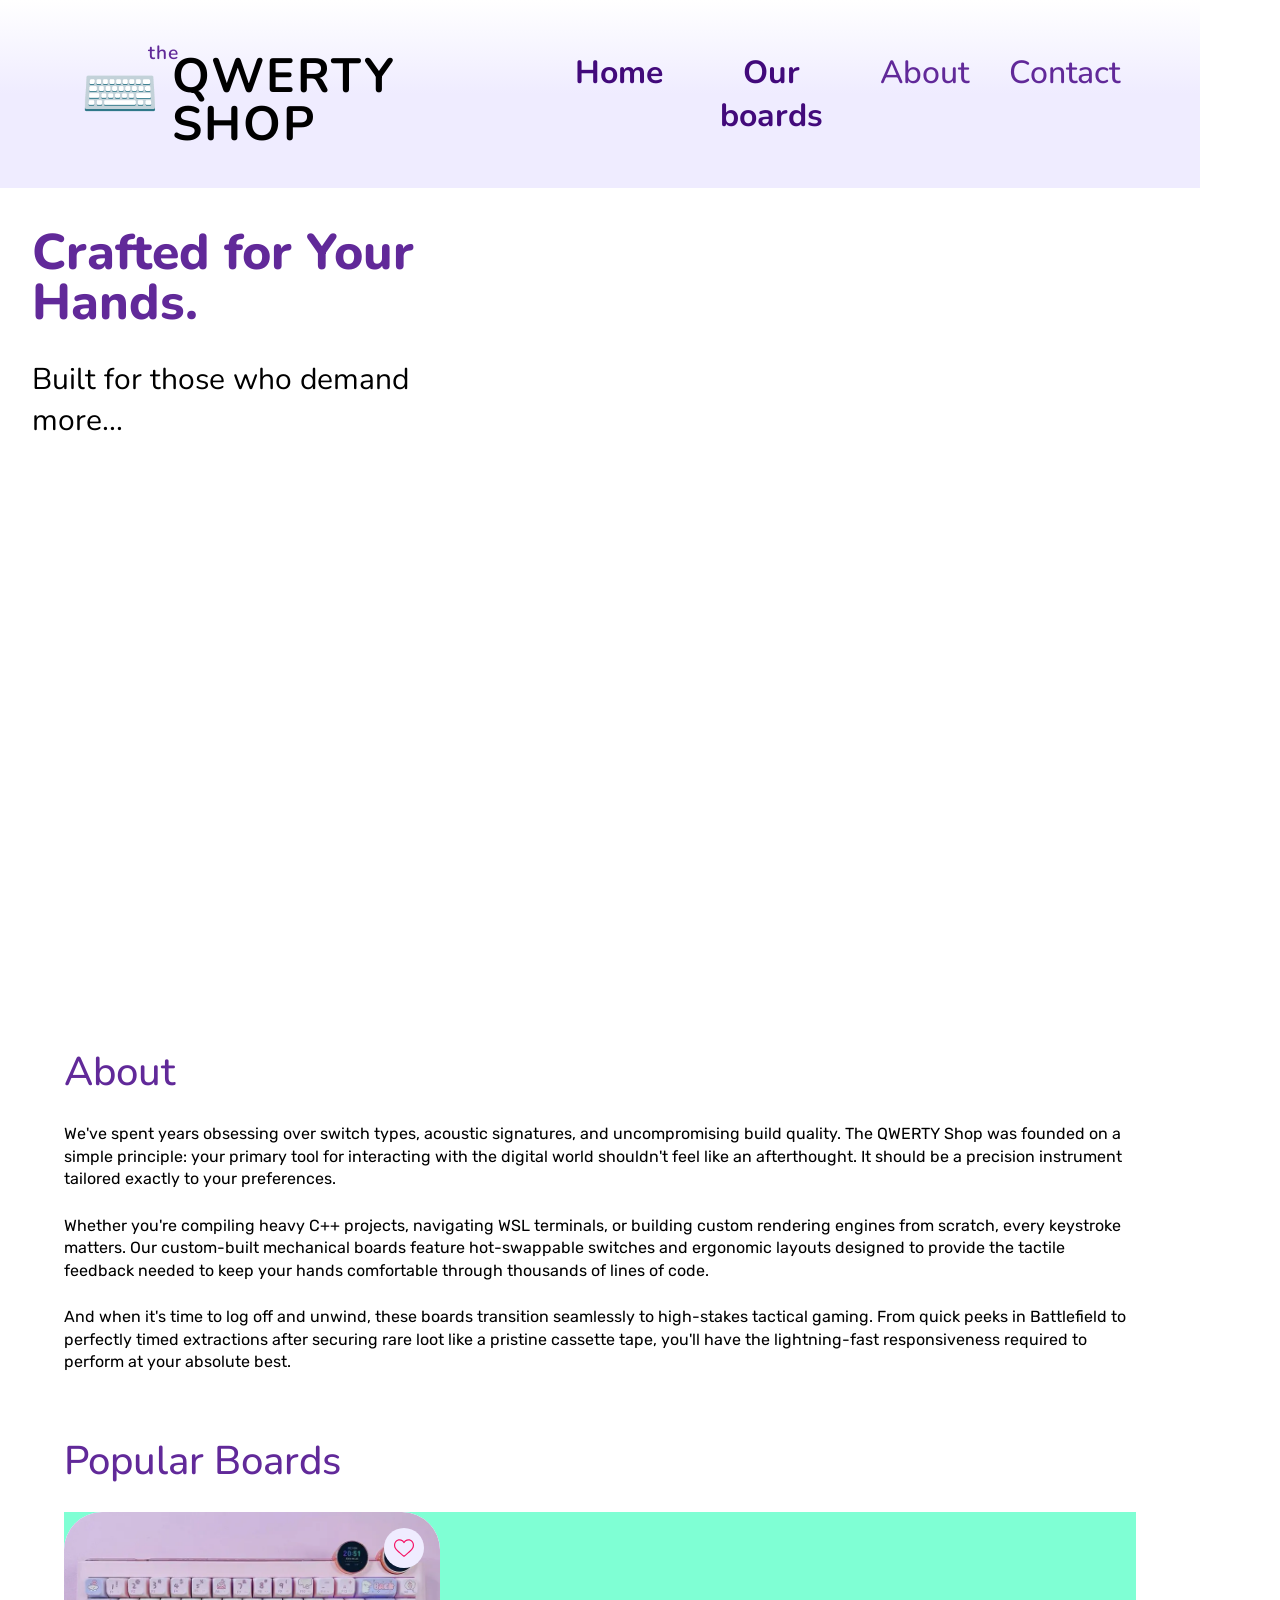
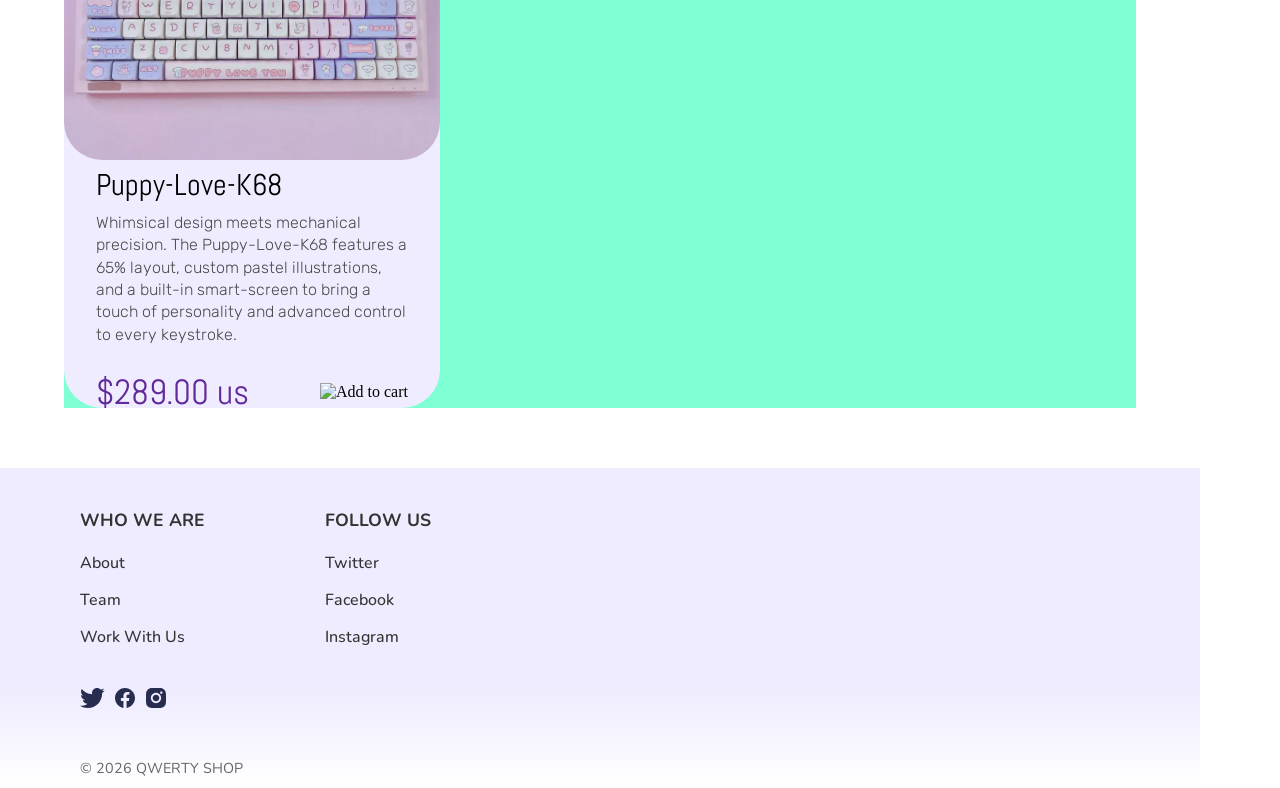
==== index.html @ 6986916f "Fixed Linkage of Pages - but not my Life problems..." ====
<!DOCTYPE html>
<html lang="en">

<head>
    <meta charset="UTF-8">
    <meta name="viewport" content="width=device-width, initial-scale=1.0">
    <title>QWERTY | Mechanical Keyboards</title>
    <link rel="stylesheet" href="CSS/stylesheet.css">
    <link rel="preconnect" href="https://fonts.googleapis.com/" />
    <link rel="preconnect" href="https://fonts.gstatic.com/" crossorigin />
    <link href="https://fonts.googleapis.com/css2?family=Nunito:wght@400;600;700&display=swap" rel="stylesheet" />
    <link href="https://fonts.googleapis.com/css2?family=Rubik:wght@300;400;500;700&display=swap" rel="stylesheet" />
    <link href="https://fonts.googleapis.com/css2?family=Abel:wght@300;400;500;700&display=swap" rel="stylesheet" />
</head>

<body>
    <header class="main-header">
        <div class="Logo">
            <span class="Logo-icon">⌨️</span>
            <div class="Logo-text-wrapper">
                <span class="Logo-the">the</span>
                <span class="Logo-text">QWERTY SHOP</span>
            </div>

        </div>
        <nav class="main-nav">
            <a href="#" class="nav-link active">Home</a>
            <a href="page2.html" class="nav-link active"> Our boards </a>
            <a href="#" class="nav-link">About</a>
            <a href="#" class="nav-link">Contact</a>
        </nav>

    </header>

    <main>
        <section class="bg-image">
            <div class="image-text-container">
                <h1 class="image-title">Crafted for Your Hands.</h1>
                <p class="image-paragraph">Built for those who demand more...</p>
            </div>
        </section>
        <section class="about-section">
            <h2>About</h2>
            <p>
                We've spent years obsessing over switch types, acoustic signatures, and uncompromising build quality.
                The QWERTY Shop was founded on a simple principle: your primary tool for interacting with the digital
                world shouldn't feel like an afterthought. It should be a precision instrument tailored exactly to your
                preferences.
            </p>
            <p>Whether you're compiling heavy C++ projects, navigating WSL terminals, or building custom rendering
                engines from scratch, every keystroke matters. Our custom-built mechanical boards feature hot-swappable
                switches and ergonomic layouts designed to provide the tactile feedback needed to keep your hands
                comfortable through thousands of lines of code.</p>
            <p>And when it's time to log off and unwind, these boards transition seamlessly to high-stakes tactical
                gaming. From quick peeks in Battlefield to perfectly timed extractions after securing rare loot like a
                pristine cassette tape, you'll have the lightning-fast responsiveness required to perform at your
                absolute best.</p>
        </section>
        <section class="catalogue-container">
            <h2>Popular Boards</h2>

            <section class="flex-box">
                <article class="board-card">
                    <div class="card-img-wrapper">
                        <div class="heart-btn">
                            <img class="heart" src="Images/heart 1.svg" alt="Add to favorites">
                        </div>
                    </div>

                    <div class="card-details">
                        <h3 class="c1-title">Puppy-Love-K68</h3>

                        <p class="c1-txt">
                            Whimsical design meets mechanical precision. The Puppy-Love-K68 features a 65% layout,
                            custom pastel illustrations, and a built-in smart-screen to bring a touch of personality
                            and advanced control to every keystroke.
                        </p>

                        <div class="card-bottom-row">
                            <span class="price1">$289.00 us</span>

                            <span class="cart-btn">
                                <img src="Images/shopping-basket 1.svg" alt="Add to cart">
                            </span>
                        </div>
                    </div>
                </article>
            </section>
        </section>
    </main>

    <footer class="main-footer">
        <div class="footer-content">
            <div class="footer-column">
                <h4 class="footer-heading">WHO WE ARE</h4>
                <a href="#" class="footer-link">About</a>
                <a href="#" class="footer-link">Team</a>
                <a href="#" class="footer-link">Work With Us</a>
            </div>
            <div class="footer-column">
                <h4 class="footer-heading">FOLLOW US</h4>
                <a href="https://twitter.com" target="_blank" class="footer-link">Twitter</a>
                <a href="https://facebook.com" target="_blank" class="footer-link">Facebook</a>
                <a href="https://instagram.com" target="_blank" class="footer-link">Instagram</a>
            </div>
        </div>
        <div class="social-logos">
            <img src="Images/ElonCuck.svg" alt="Elon_SHMUCK.com">
            <img src="Images/facebook.svg" alt="Facebook-Logo">
            <img src="Images/instoosh.svg" alt="insta-Logo">
        </div>
        <div class="footer-copyright">
            &copy; 2026 QWERTY SHOP
        </div>
    </footer>
</body>

</html>
---- CSS/stylesheet.css ----
* {
    margin: 0;
    padding: 0;
    box-sizing: border-box;
}

body {
    max-width: 1200px;
}
/*
====================HEADER_STYLES====================
*/
.main-header {
    font-family: "Nunito", sans-serif;
    display: flex;
    justify-content: space-between;
    align-items: center;
    padding: 40px 80px;
    background: linear-gradient(to top, #EFECFF 50%, #ffffff 100%);
}
.Logo {
    
    display: flex;
    align-items: center;
    gap: 10px;
    font-weight: bold;
    font-size: 4rem;
    letter-spacing: 2px;
    text-transform: uppercase;
}
.Logo-text-wrapper {
    position: relative; /* This establishes the local coordinate system */
    display: flex;
    align-items: center;
    /* We add a little top padding to make room for "the" so it doesn't get cut off */
    padding-top: 12px;
    margin-right: 50px;
    
}
.Logo-the{
    position: absolute;
    top: 0;
    left: -24px;
    font-size: 1.2rem;
    font-weight: 600;
    color: #612999;
    text-transform: lowercase;
    letter-spacing: 1px;

}
.Logo-text {
    font-size: 3rem;
    font-weight: bold;
    letter-spacing: 2px;
    text-transform: uppercase;
    line-height: 1; /* Keeps the bounding box tight around the text */
}
.main-nav {
    display: flex;
    gap: 40px; 
}
.nav-link {
    text-decoration: none; /* Removes the default underline */
    color: #612999;
    font-size: 2rem;
    font-weight: 500;
    text-align: center;
    transition: color 0.2s ease; /* Makes the hover effect smooth */
}
.nav-link:hover {
    color: #420a7b; 
}
.nav-link.active {
    font-weight: bold;
    color: #420a7b;
}

/*====================MAIN_SECTION====================*/
/*              ==========BG-Image========== */
.bg-image {
    background-image: url('../Images/Main_Screen_Image.png');
    background-size: cover;
    background-position: center;
    background-repeat: no-repeat;
    width: 1200px;
    height: 797px;
    top: 1%;
    position: relative;
    margin-bottom: 20px;
}
.image-text-container {
    font-family: "Nunito", sans-serif;
    width: 448px ;
    height: 230px;
    position: absolute;
    top: 5%;
    left: 32px;
}
.content-wrapper {
    
    max-width: 1200px;
    margin: 0 auto;
}
.bg-image h1 {
    width: 448px;
    height: 131px;
    top: 60px;
    left: 32px;
    color: #612999;
    font-weight: 800;
    font-size: 50px;
    line-height: 100%;
    letter-spacing: 0%;
}
.bg-image p {
    font-size: 30px;
    max-width: 448px;
    height: 99px;
    top: 291px;
    left: 32px;
    
}
/*               ==========About-Section========== */
.about-section {
    
    width: 1136px;
    max-width: 1136px;
    margin: 60px auto;
    padding: 0 32px;
}
.about-section h2 {
    font-family: "Nunito", sans-serif;
    font-weight: 500;
    font-size: 40px;
    color: #612999;
    margin-bottom: 24px;
}
.about-section p {
    font-family: "Rubik", sans-serif;
    font-weight: 400;
    font-size: 16px; 
    line-height: 1.41;
    color: #000000;
    margin-bottom: 24px;
}
/* Removes the extra margin at the bottom of the very last paragraph */
.about-section p:last-child {
    margin-bottom: 0; 
}
/*                ==========Catalogue-Section========== */
.catalogue-container {
    width: 1136px;
    max-width: 1136px;
    margin: 60px auto;
    padding: 0 32px;
}
.catalogue-container h2 {
    font-family: "Nunito", sans-serif;
    font-weight: 500;
    font-size: 40px;
    color: #612999;
    margin-bottom: 24px;
}
/* --- The Grid System --- */
.flex-box {
    display: flex;
    flex-wrap: wrap;
    gap: 20px;
    background-color: aquamarine;

}
/* --- The Card Container --- */
.board-card {
    width: 376px;
    height: 496px;
    border-radius: 38px;
    /*display: flex inline-block;*/
    background-color: #EFECFF;
    position: relative;
    overflow: hidden;
    display: flex;
    flex-direction: column;
    flex-shrink: 0;
}
/* --- Top Half (Image Context) --- */
article >div {
    border-radius: 38px;
    height: 248px;
    width: 376px;

}
.card-img-wrapper {
    background: url(../Images/pinkyyy.png) no-repeat center;
    background-size: cover;
}

/* --- Bottom Row --- */
.card-bottom-row {
    margin-top: auto;
    display: flex;
    align-items: center;
    justify-content: space-between;
}

.price1 {
    font-family: "Abel", sans-serif;
    font-size: 35px;
    font-weight: 400;
    color: #612999;

}

.heart-btn {
    position: absolute;
    top: 16px;
    width: 40px;
    height: 40px;
    right: 16px;
    background-color: #EFECFF;
    border-radius: 20px;
    display: flex;
    justify-content: center;
    align-items: center;
}
.heart-btn img {
    width: 20px;
    height: 20px;
}
.card-details {
    font-weight: 300;
    display: flex;
    flex-direction: column;
    flex-grow: 1;
    padding: 0px 32px 32px 32px;

}
.card-details h3 {
    font-family: "Abel", sans-serif; 
    font-weight: 400;
    font-size: 30px;
    line-height: 1; 
    color: #000000;
    margin-bottom: 12px; 
    margin-top: 10px;
    text-align: left; 
    
}
.card-details p {
    font-family: "Rubik", sans-serif;
    font-weight: 300;
    font-size: 16px;
    line-height: 1.4;
    color: #4B4B4B;
    margin-bottom: 24px; /* Keeps the bottom row locked to the bottom */
    overflow-wrap: break-word; 
}

/*====================FOOTER_STYLES====================*/
.main-footer {
    font-family: "Nunito", sans-serif;
    padding: 40px 80px 10px 80px;
    background: linear-gradient(to bottom, #EFECFF 70%, #ffffff 100%);
    display: flex;
    flex-direction: column;
    gap: 40px;
}

.footer-content {
    display: flex;
    justify-content: flex-start;
    gap: 120px;
}

.footer-column {
    display: flex;
    flex-direction: column;
    gap: 15px;
}

.footer-heading {
    font-size: 1.1rem;
    color: #333333;
    margin-bottom: 5px;
    text-transform: uppercase;
}

.footer-link {
    text-decoration: none;
    color: #333333;
    font-weight: 500;
    transition: color 0.2s ease;
}
.footer-link:hover {
    color: #420a7b;
}
.social-logos {
    display: flex;
    flex-direction: row;
    gap: 1%;
    
}
.footer-copyright {
    font-size: 0.9rem;
    color: #666666;
    margin-top: 10px; /* Pushes the copyright down a bit */
    
}
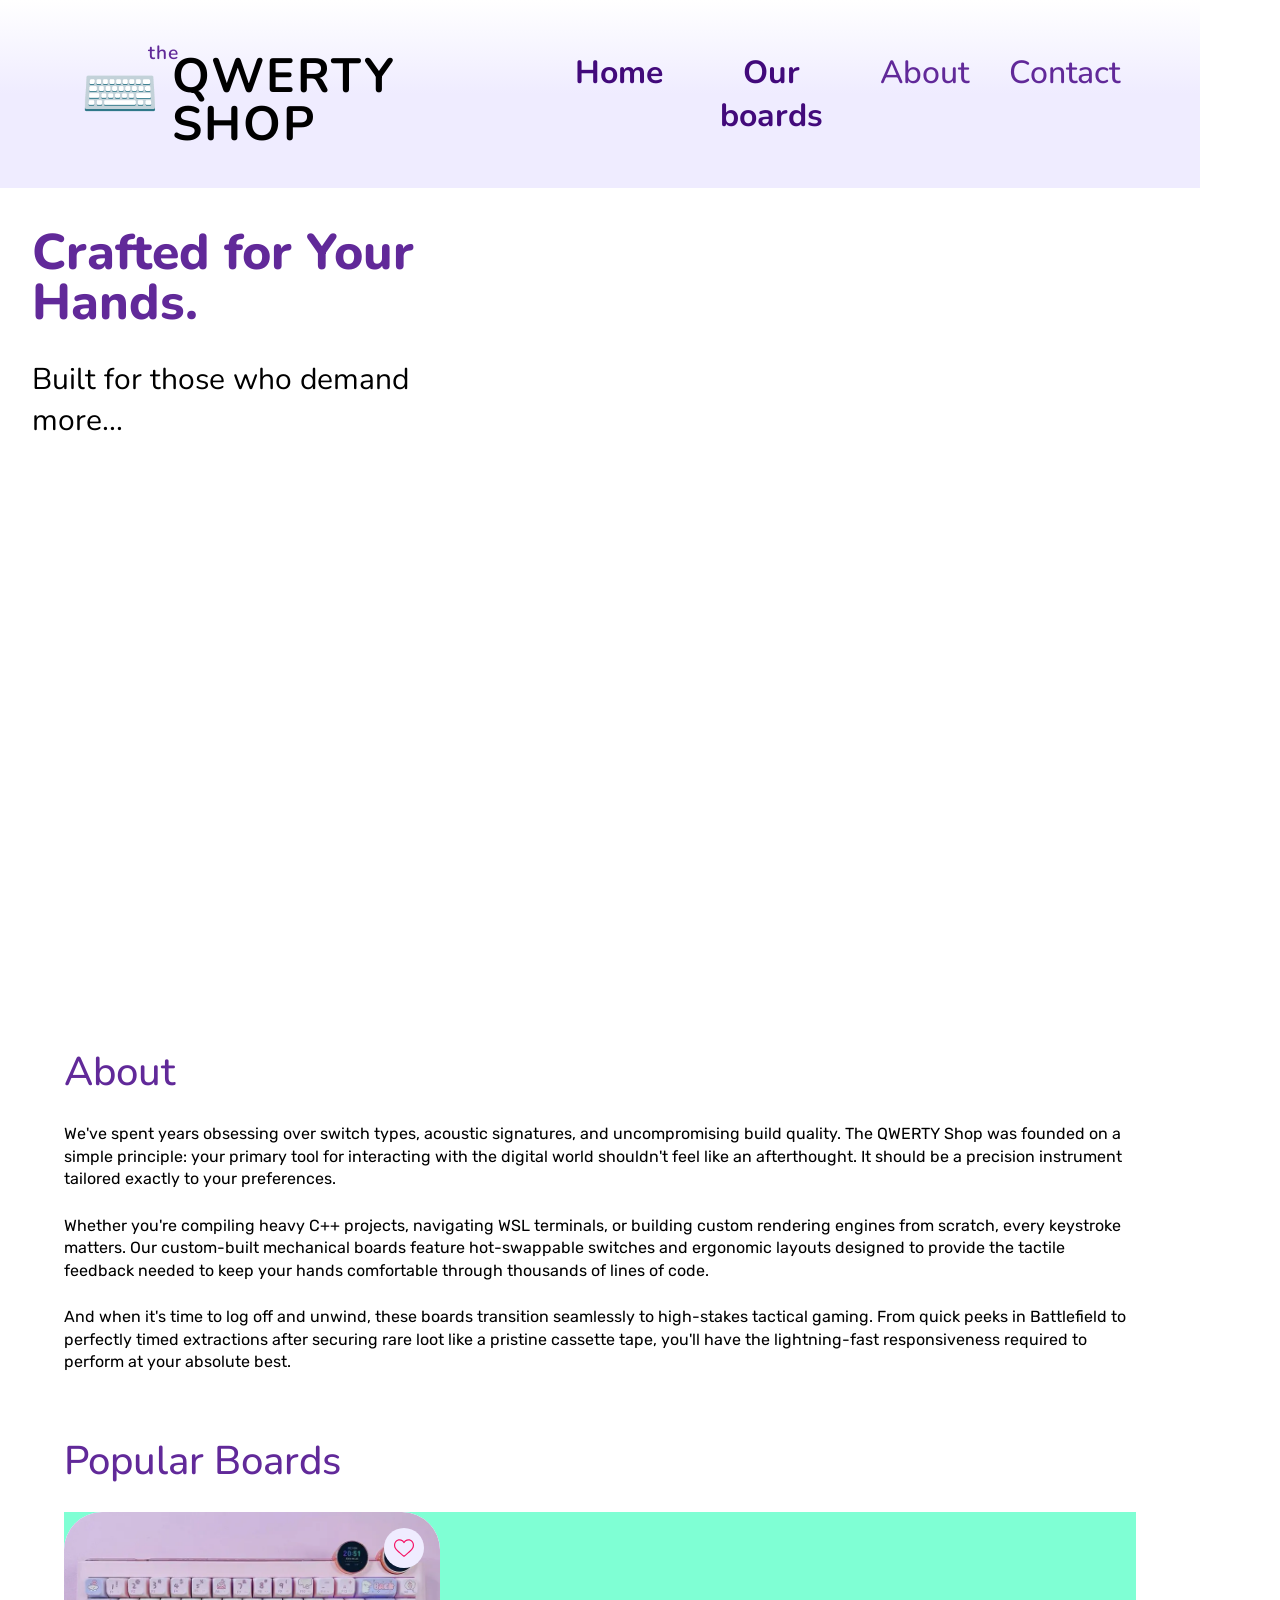
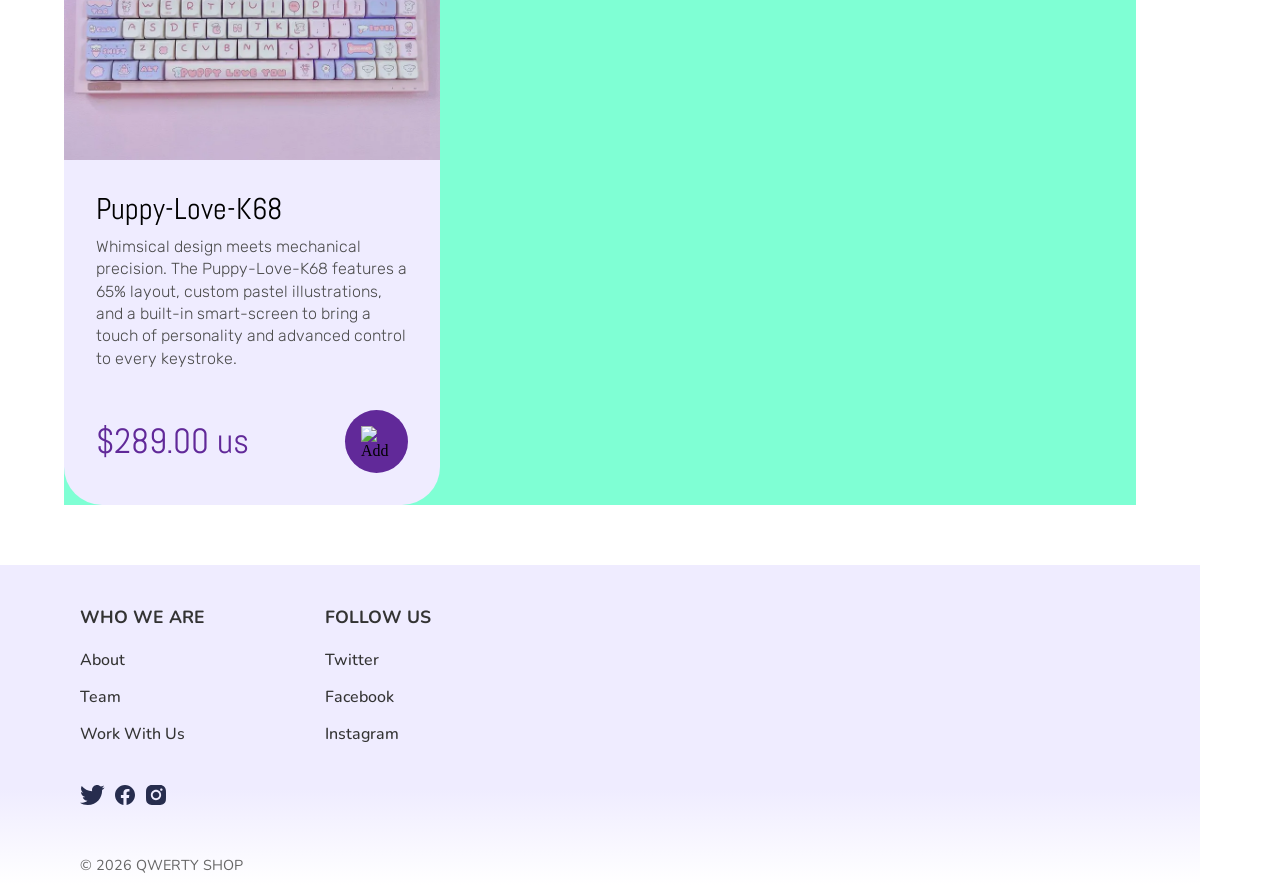
==== commit d932ec3b: "Fixed Price Pos - but Pricelessssssss..." ====
--- a/index.html
+++ b/index.html
@@ -77,7 +77,7 @@
                         </p>
 
                         <div class="card-bottom-row">
-                            <span class="price1">$289.00 us</span>
+                            <span class="price">$289.00 us</span>
 
                             <span class="cart-btn">
                                 <img src="Images/shopping-basket 1.svg" alt="Add to cart">
--- a/CSS/stylesheet.css
+++ b/CSS/stylesheet.css
@@ -4,9 +4,12 @@
     box-sizing: border-box;
 }
 
+/* make WRAPPER instead of body in css - not reccomended */
 body {
     max-width: 1200px;
-}
+    margin: 0;
+}
+
 /*
 ====================HEADER_STYLES====================
 */
@@ -172,7 +175,7 @@
 /* --- The Card Container --- */
 .board-card {
     width: 376px;
-    height: 496px;
+    min-height: 496px;
     border-radius: 38px;
     /*display: flex inline-block;*/
     background-color: #EFECFF;
@@ -183,31 +186,59 @@
     flex-shrink: 0;
 }
 /* --- Top Half (Image Context) --- */
+/* DANGEROUS! forces inner divs in article to certain px 
 article >div {
     border-radius: 38px;
     height: 248px;
     width: 376px;
-
-}
+}
+*/
+
 .card-img-wrapper {
     background: url(../Images/pinkyyy.png) no-repeat center;
     background-size: cover;
+    width: 100%;
+    height: 248px;
+    border-radius: 38px 38px 0 0;
+    position: relative;
+    flex-shrink: 0;
 }
 
 /* --- Bottom Row --- */
 .card-bottom-row {
     margin-top: auto;
+    padding-top: 16px;
     display: flex;
     align-items: center;
     justify-content: space-between;
-}
-
-.price1 {
+    width: 100%;
+}
+
+.price {
     font-family: "Abel", sans-serif;
     font-size: 35px;
     font-weight: 400;
-    color: #612999;
-
+    color: #612999; 
+
+    line-height: 1;
+    display: inline-block;
+}
+
+.cart-btn {
+    width: 63px;
+    height: 63px;
+    border-radius: 50%;
+    background-color: #612999;
+    display: flex;
+    align-items: center;
+    justify-content: center;
+    flex-shrink: 0;
+}
+
+.cart-btn img {
+    width: 31px;
+    height: 31px;
+    display: block;
 }
 
 .heart-btn {
@@ -231,7 +262,8 @@
     display: flex;
     flex-direction: column;
     flex-grow: 1;
-    padding: 0px 32px 32px 32px;
+    padding: 24px 32px 32px 32px;
+    min-height: 0;
 
 }
 .card-details h3 {
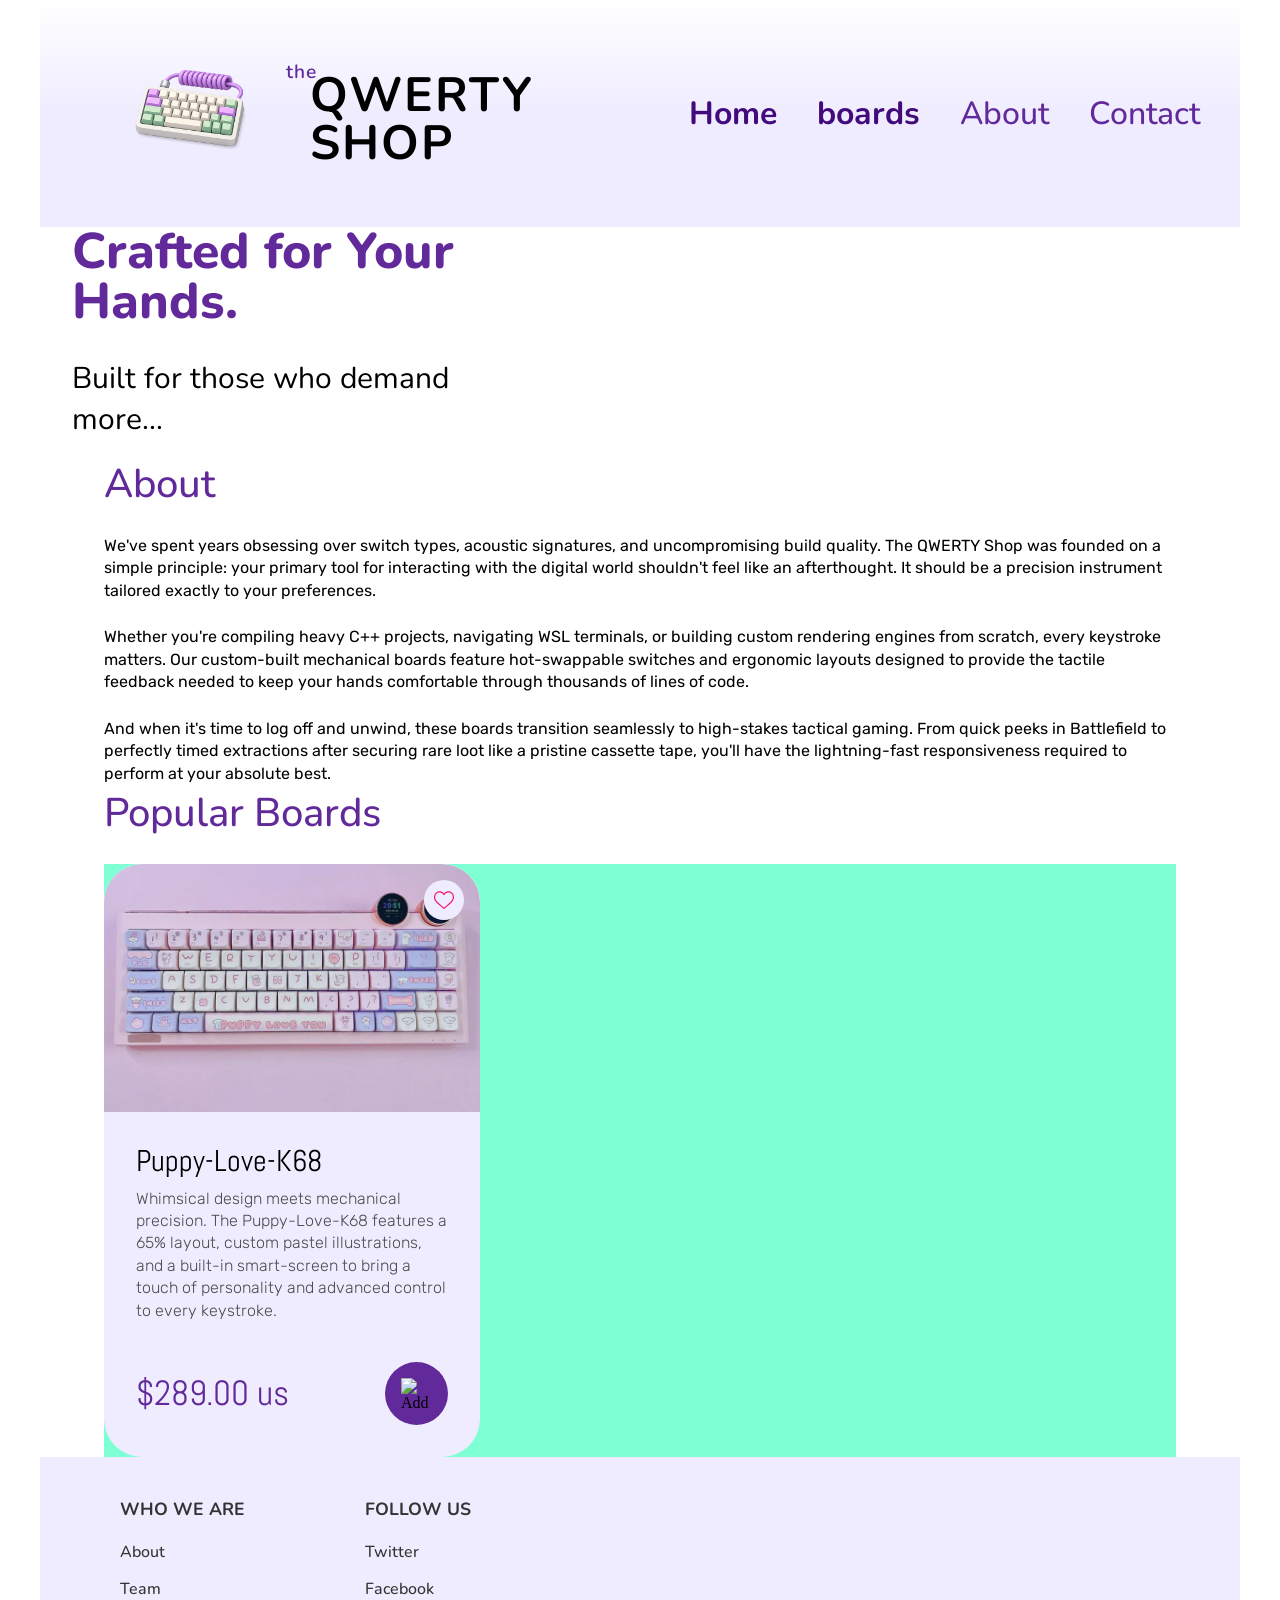
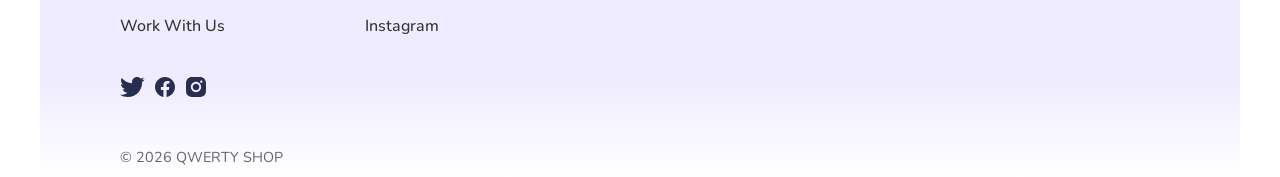
==== commit b950faac: "Changed and added wrapper to everything" ====
--- a/index.html
+++ b/index.html
@@ -14,105 +14,112 @@
 </head>
 
 <body>
-    <header class="main-header">
-        <div class="Logo">
-            <span class="Logo-icon">⌨️</span>
-            <div class="Logo-text-wrapper">
-                <span class="Logo-the">the</span>
-                <span class="Logo-text">QWERTY SHOP</span>
+    <div id="wrapper">
+        <header class="main-header">
+            <div class="Logo">
+                <img class="logo-icon" src="./Images/qwerty-logo.png" alt="QWERTY Shop logo">
+                <div class="Logo-text-wrapper">
+                    <span class="Logo-the">the</span>
+                    <span class="Logo-text">QWERTY SHOP</span>
+                </div>
+
             </div>
+            <nav class="main-nav">
+                <a href="#" class="nav-link active">Home</a>
+                <a href="page2.html" class="nav-link active">boards </a>
+                <a href="#" class="nav-link">About</a>
+                <a href="#" class="nav-link">Contact</a>
+            </nav>
 
-        </div>
-        <nav class="main-nav">
-            <a href="#" class="nav-link active">Home</a>
-            <a href="page2.html" class="nav-link active"> Our boards </a>
-            <a href="#" class="nav-link">About</a>
-            <a href="#" class="nav-link">Contact</a>
-        </nav>
+        </header>
 
-    </header>
+        <main>
+            <section class="bg-image">
+                <div class="image-text-container">
+                    <h1 class="image-title">Crafted for Your Hands.</h1>
+                    <p class="image-paragraph">Built for those who demand more...</p>
+                </div>
+            </section>
+            <section class="about-section">
+                <h2>About</h2>
+                <p>
+                    We've spent years obsessing over switch types, acoustic signatures, and uncompromising build
+                    quality.
+                    The QWERTY Shop was founded on a simple principle: your primary tool for interacting with the
+                    digital
+                    world shouldn't feel like an afterthought. It should be a precision instrument tailored exactly to
+                    your
+                    preferences.
+                </p>
+                <p>Whether you're compiling heavy C++ projects, navigating WSL terminals, or building custom rendering
+                    engines from scratch, every keystroke matters. Our custom-built mechanical boards feature
+                    hot-swappable
+                    switches and ergonomic layouts designed to provide the tactile feedback needed to keep your hands
+                    comfortable through thousands of lines of code.</p>
+                <p>And when it's time to log off and unwind, these boards transition seamlessly to high-stakes tactical
+                    gaming. From quick peeks in Battlefield to perfectly timed extractions after securing rare loot like
+                    a
+                    pristine cassette tape, you'll have the lightning-fast responsiveness required to perform at your
+                    absolute best.</p>
+            </section>
+            <section class="catalogue-container">
+                <h2>Popular Boards</h2>
 
-    <main>
-        <section class="bg-image">
-            <div class="image-text-container">
-                <h1 class="image-title">Crafted for Your Hands.</h1>
-                <p class="image-paragraph">Built for those who demand more...</p>
+                <section class="flex-box">
+                    <article class="board-card">
+                        <div class="card-img-wrapper">
+                            <div class="heart-btn">
+                                <img class="heart" src="Images/heart 1.svg" alt="Add to favorites">
+                            </div>
+                        </div>
+
+                        <div class="card-details">
+                            <h3 class="c1-title">Puppy-Love-K68</h3>
+
+                            <p class="c1-txt">
+                                Whimsical design meets mechanical precision. The Puppy-Love-K68 features a 65% layout,
+                                custom pastel illustrations, and a built-in smart-screen to bring a touch of personality
+                                and advanced control to every keystroke.
+                            </p>
+
+                            <div class="card-bottom-row">
+                                <span class="price">$289.00 us</span>
+
+                                <span class="cart-btn">
+                                    <img src="Images/shopping-basket 1.svg" alt="Add to cart">
+                                </span>
+                            </div>
+                        </div>
+                    </article>
+                </section>
+            </section>
+        </main>
+
+        <footer class="main-footer">
+            <div class="footer-content">
+                <div class="footer-column">
+                    <h4 class="footer-heading">WHO WE ARE</h4>
+                    <a href="#" class="footer-link">About</a>
+                    <a href="#" class="footer-link">Team</a>
+                    <a href="#" class="footer-link">Work With Us</a>
+                </div>
+                <div class="footer-column">
+                    <h4 class="footer-heading">FOLLOW US</h4>
+                    <a href="https://twitter.com" target="_blank" class="footer-link">Twitter</a>
+                    <a href="https://facebook.com" target="_blank" class="footer-link">Facebook</a>
+                    <a href="https://instagram.com" target="_blank" class="footer-link">Instagram</a>
+                </div>
             </div>
-        </section>
-        <section class="about-section">
-            <h2>About</h2>
-            <p>
-                We've spent years obsessing over switch types, acoustic signatures, and uncompromising build quality.
-                The QWERTY Shop was founded on a simple principle: your primary tool for interacting with the digital
-                world shouldn't feel like an afterthought. It should be a precision instrument tailored exactly to your
-                preferences.
-            </p>
-            <p>Whether you're compiling heavy C++ projects, navigating WSL terminals, or building custom rendering
-                engines from scratch, every keystroke matters. Our custom-built mechanical boards feature hot-swappable
-                switches and ergonomic layouts designed to provide the tactile feedback needed to keep your hands
-                comfortable through thousands of lines of code.</p>
-            <p>And when it's time to log off and unwind, these boards transition seamlessly to high-stakes tactical
-                gaming. From quick peeks in Battlefield to perfectly timed extractions after securing rare loot like a
-                pristine cassette tape, you'll have the lightning-fast responsiveness required to perform at your
-                absolute best.</p>
-        </section>
-        <section class="catalogue-container">
-            <h2>Popular Boards</h2>
-
-            <section class="flex-box">
-                <article class="board-card">
-                    <div class="card-img-wrapper">
-                        <div class="heart-btn">
-                            <img class="heart" src="Images/heart 1.svg" alt="Add to favorites">
-                        </div>
-                    </div>
-
-                    <div class="card-details">
-                        <h3 class="c1-title">Puppy-Love-K68</h3>
-
-                        <p class="c1-txt">
-                            Whimsical design meets mechanical precision. The Puppy-Love-K68 features a 65% layout,
-                            custom pastel illustrations, and a built-in smart-screen to bring a touch of personality
-                            and advanced control to every keystroke.
-                        </p>
-
-                        <div class="card-bottom-row">
-                            <span class="price">$289.00 us</span>
-
-                            <span class="cart-btn">
-                                <img src="Images/shopping-basket 1.svg" alt="Add to cart">
-                            </span>
-                        </div>
-                    </div>
-                </article>
-            </section>
-        </section>
-    </main>
-
-    <footer class="main-footer">
-        <div class="footer-content">
-            <div class="footer-column">
-                <h4 class="footer-heading">WHO WE ARE</h4>
-                <a href="#" class="footer-link">About</a>
-                <a href="#" class="footer-link">Team</a>
-                <a href="#" class="footer-link">Work With Us</a>
+            <div class="social-logos">
+                <img src="Images/ElonCuck.svg" alt="Elon_SHMUCK.com">
+                <img src="Images/facebook.svg" alt="Facebook-Logo">
+                <img src="Images/instoosh.svg" alt="insta-Logo">
             </div>
-            <div class="footer-column">
-                <h4 class="footer-heading">FOLLOW US</h4>
-                <a href="https://twitter.com" target="_blank" class="footer-link">Twitter</a>
-                <a href="https://facebook.com" target="_blank" class="footer-link">Facebook</a>
-                <a href="https://instagram.com" target="_blank" class="footer-link">Instagram</a>
+            <div class="footer-copyright">
+                &copy; 2026 QWERTY SHOP
             </div>
-        </div>
-        <div class="social-logos">
-            <img src="Images/ElonCuck.svg" alt="Elon_SHMUCK.com">
-            <img src="Images/facebook.svg" alt="Facebook-Logo">
-            <img src="Images/instoosh.svg" alt="insta-Logo">
-        </div>
-        <div class="footer-copyright">
-            &copy; 2026 QWERTY SHOP
-        </div>
-    </footer>
+        </footer>
+    </div>
 </body>
 
 </html>
--- a/CSS/stylesheet.css
+++ b/CSS/stylesheet.css
@@ -5,10 +5,16 @@
 }
 
 /* make WRAPPER instead of body in css - not reccomended */
-body {
-    max-width: 1200px;
-    margin: 0;
-}
+#wrapper  header,
+#wrapper footer ,
+#wrapper .image-text-container,
+#wrapper .catalogue-container,
+#wrapper .about-section
+{
+    width: 1200px;
+    margin: 0px auto;
+}
+
 
 /*
 ====================HEADER_STYLES====================
@@ -18,11 +24,10 @@
     display: flex;
     justify-content: space-between;
     align-items: center;
-    padding: 40px 80px;
+    padding: 40px 40px;
     background: linear-gradient(to top, #EFECFF 50%, #ffffff 100%);
 }
 .Logo {
-    
     display: flex;
     align-items: center;
     gap: 10px;
@@ -30,6 +35,12 @@
     font-size: 4rem;
     letter-spacing: 2px;
     text-transform: uppercase;
+}
+.Logo > .logo-icon {
+    width: 220px;
+    height: auto;
+    display: block;
+    object-fit: contain;
 }
 .Logo-text-wrapper {
     position: relative; /* This establishes the local coordinate system */
@@ -85,17 +96,15 @@
     background-size: cover;
     background-position: center;
     background-repeat: no-repeat;
-    width: 1200px;
-    height: 797px;
+    
     top: 1%;
-    position: relative;
-    margin-bottom: 20px;
+    margin-bottom: ;
 }
 .image-text-container {
     font-family: "Nunito", sans-serif;
     width: 448px ;
     height: 230px;
-    position: absolute;
+    position: relative;
     top: 5%;
     left: 32px;
 }
@@ -125,10 +134,8 @@
 }
 /*               ==========About-Section========== */
 .about-section {
-    
     width: 1136px;
     max-width: 1136px;
-    margin: 60px auto;
     padding: 0 32px;
 }
 .about-section h2 {
@@ -175,7 +182,7 @@
 /* --- The Card Container --- */
 .board-card {
     width: 376px;
-    min-height: 496px;
+    min-height: 496px; 
     border-radius: 38px;
     /*display: flex inline-block;*/
     background-color: #EFECFF;
@@ -185,14 +192,6 @@
     flex-direction: column;
     flex-shrink: 0;
 }
-/* --- Top Half (Image Context) --- */
-/* DANGEROUS! forces inner divs in article to certain px 
-article >div {
-    border-radius: 38px;
-    height: 248px;
-    width: 376px;
-}
-*/
 
 .card-img-wrapper {
     background: url(../Images/pinkyyy.png) no-repeat center;
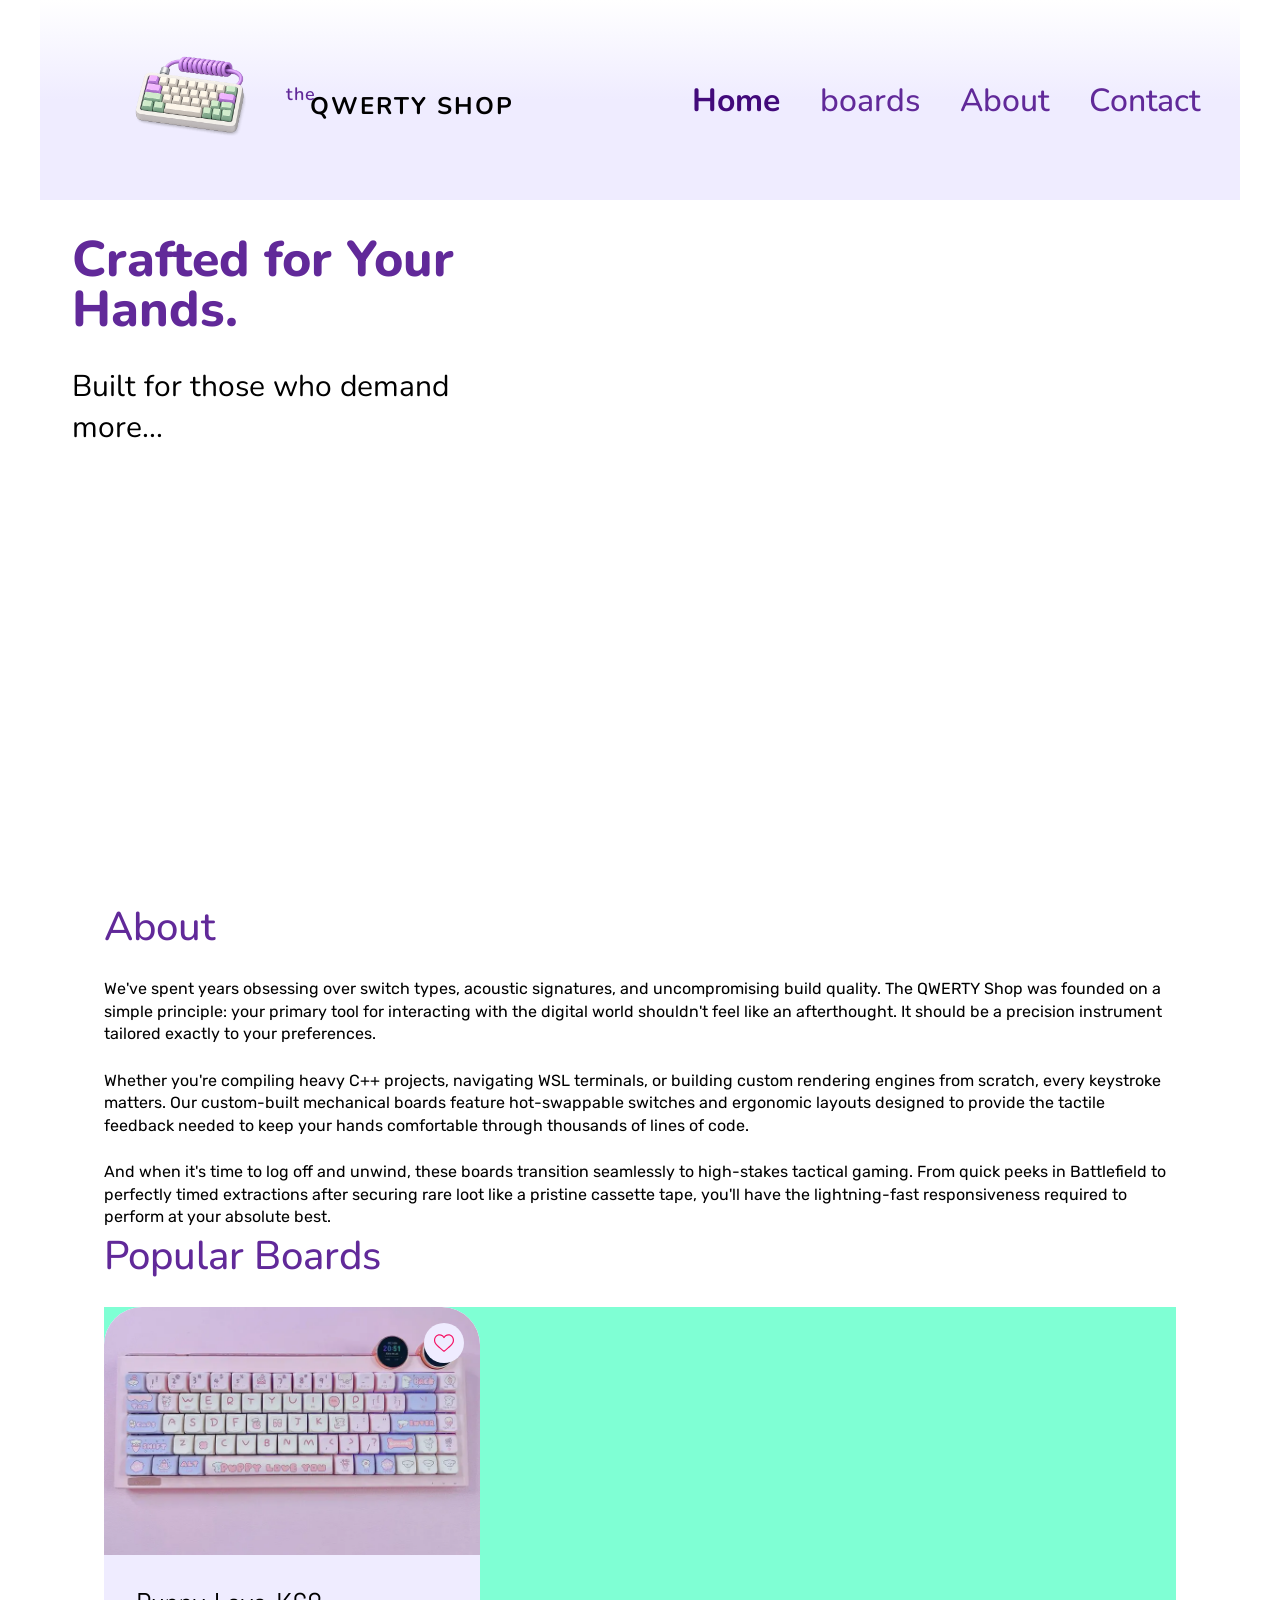
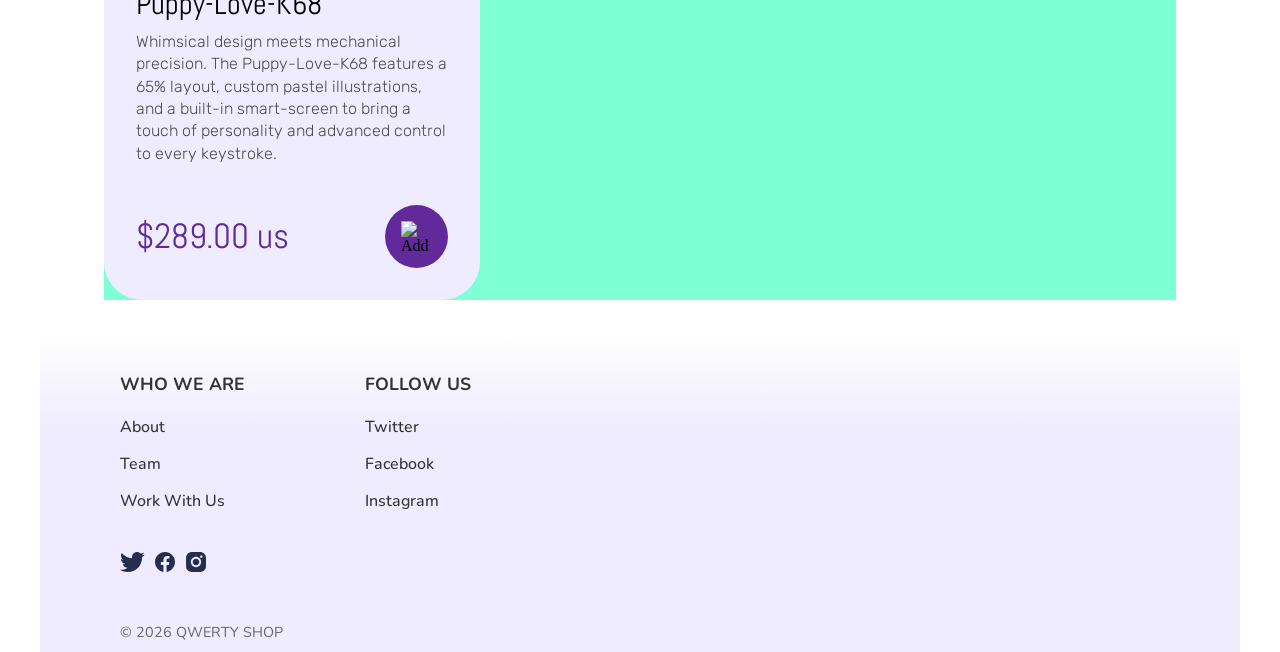
==== commit 26841e0d: "fixed wrapper and header, footer relations in page2" ====
--- a/index.html
+++ b/index.html
@@ -26,7 +26,7 @@
             </div>
             <nav class="main-nav">
                 <a href="#" class="nav-link active">Home</a>
-                <a href="page2.html" class="nav-link active">boards </a>
+                <a href="page2.html" class="nav-link">boards </a>
                 <a href="#" class="nav-link">About</a>
                 <a href="#" class="nav-link">Contact</a>
             </nav>
--- a/CSS/stylesheet.css
+++ b/CSS/stylesheet.css
@@ -26,6 +26,7 @@
     align-items: center;
     padding: 40px 40px;
     background: linear-gradient(to top, #EFECFF 50%, #ffffff 100%);
+    max-height: 200px;
 }
 .Logo {
     display: flex;
@@ -49,13 +50,12 @@
     /* We add a little top padding to make room for "the" so it doesn't get cut off */
     padding-top: 12px;
     margin-right: 50px;
-    
 }
 .Logo-the{
     position: absolute;
     top: 0;
     left: -24px;
-    font-size: 1.2rem;
+    font-size: 18px;
     font-weight: 600;
     color: #612999;
     text-transform: lowercase;
@@ -63,11 +63,12 @@
 
 }
 .Logo-text {
-    font-size: 3rem;
-    font-weight: bold;
-    letter-spacing: 2px;
+    font-size: 24px;
+    font-weight: 700;
+    letter-spacing: 25%;
     text-transform: uppercase;
-    line-height: 1; /* Keeps the bounding box tight around the text */
+    letter-spacing: 25%;
+    line-height: 100%; /* Keeps the bounding box tight around the text */
 }
 .main-nav {
     display: flex;
@@ -92,13 +93,16 @@
 /*====================MAIN_SECTION====================*/
 /*              ==========BG-Image========== */
 .bg-image {
+    display: flex;
+    flex-wrap: wrap;
+    height: 700px;
     background-image: url('../Images/Main_Screen_Image.png');
     background-size: cover;
     background-position: center;
     background-repeat: no-repeat;
     
-    top: 1%;
-    margin-bottom: ;
+    
+    
 }
 .image-text-container {
     font-family: "Nunito", sans-serif;
@@ -177,7 +181,7 @@
     flex-wrap: wrap;
     gap: 20px;
     background-color: aquamarine;
-
+    margin-bottom: 32px;
 }
 /* --- The Card Container --- */
 .board-card {
@@ -290,7 +294,7 @@
 .main-footer {
     font-family: "Nunito", sans-serif;
     padding: 40px 80px 10px 80px;
-    background: linear-gradient(to bottom, #EFECFF 70%, #ffffff 100%);
+    background: linear-gradient(to top, #EFECFF 70%, #ffffff 100%);
     display: flex;
     flex-direction: column;
     gap: 40px;
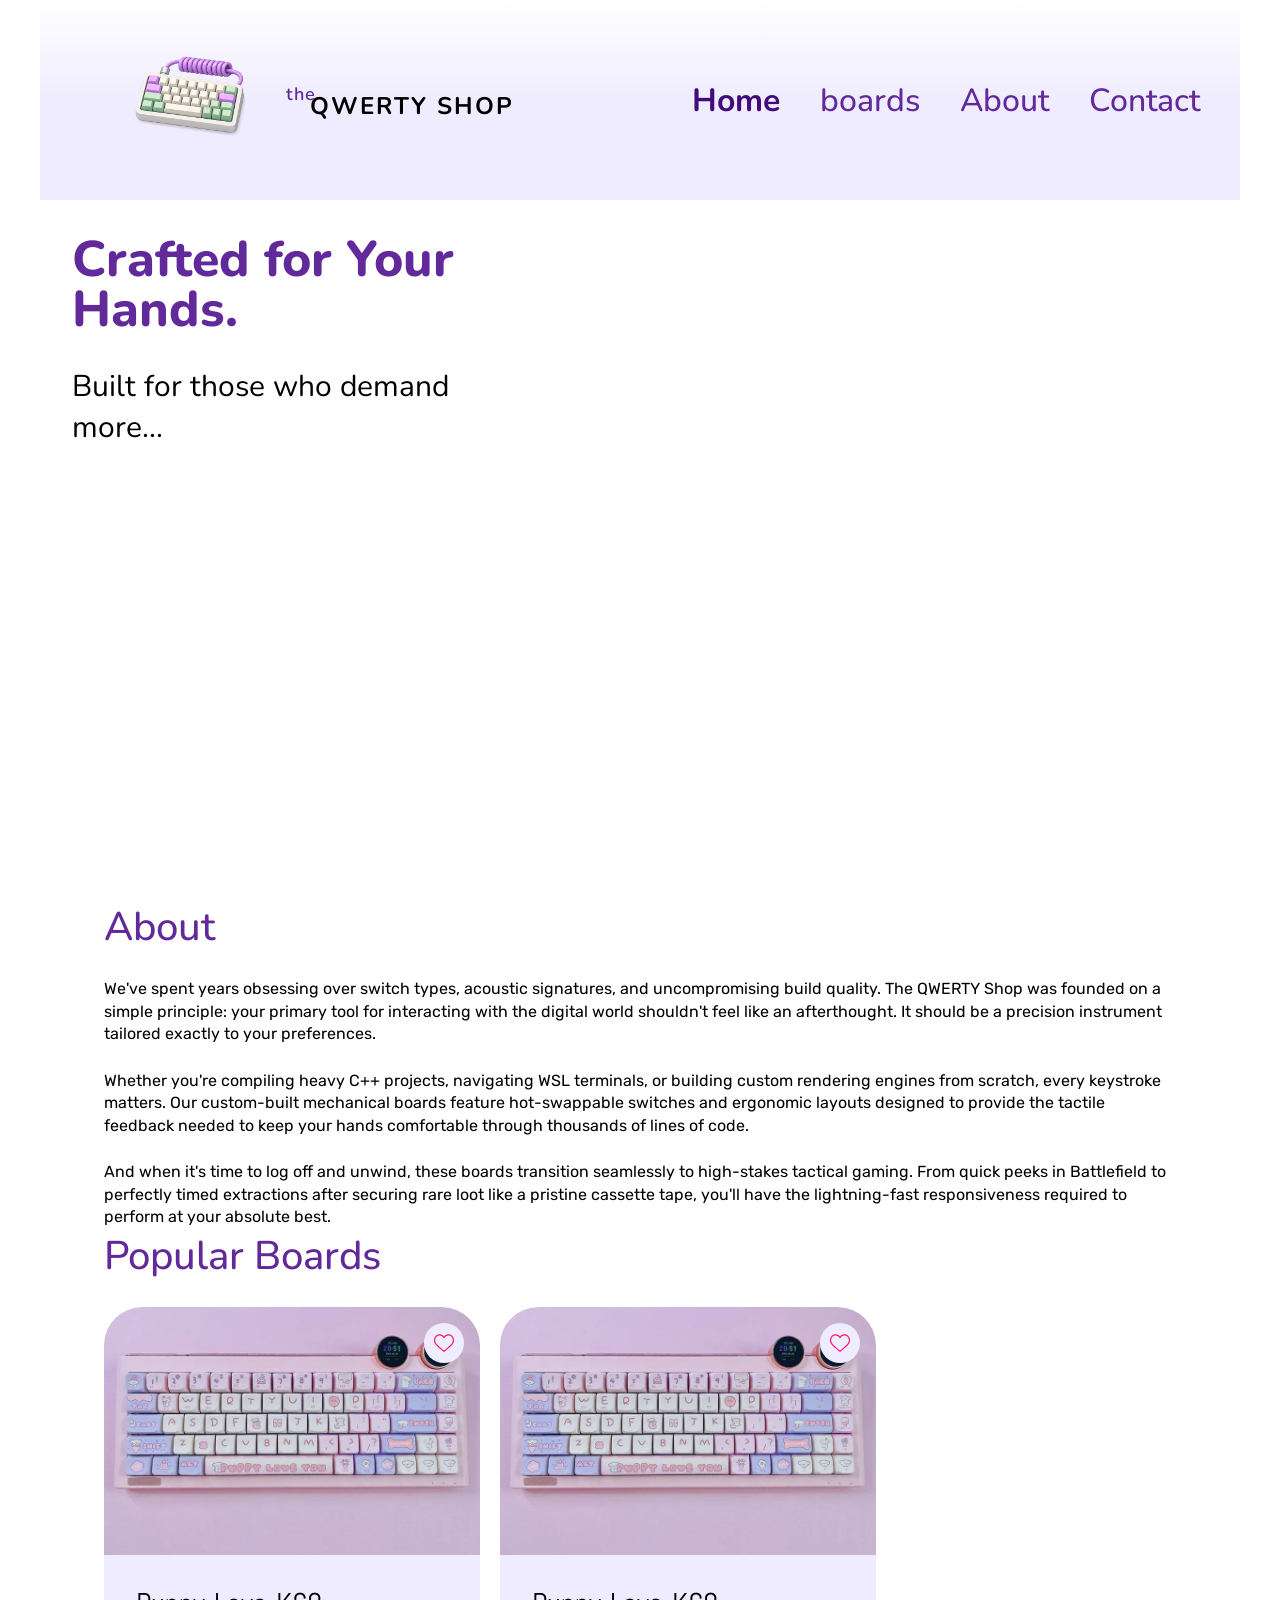
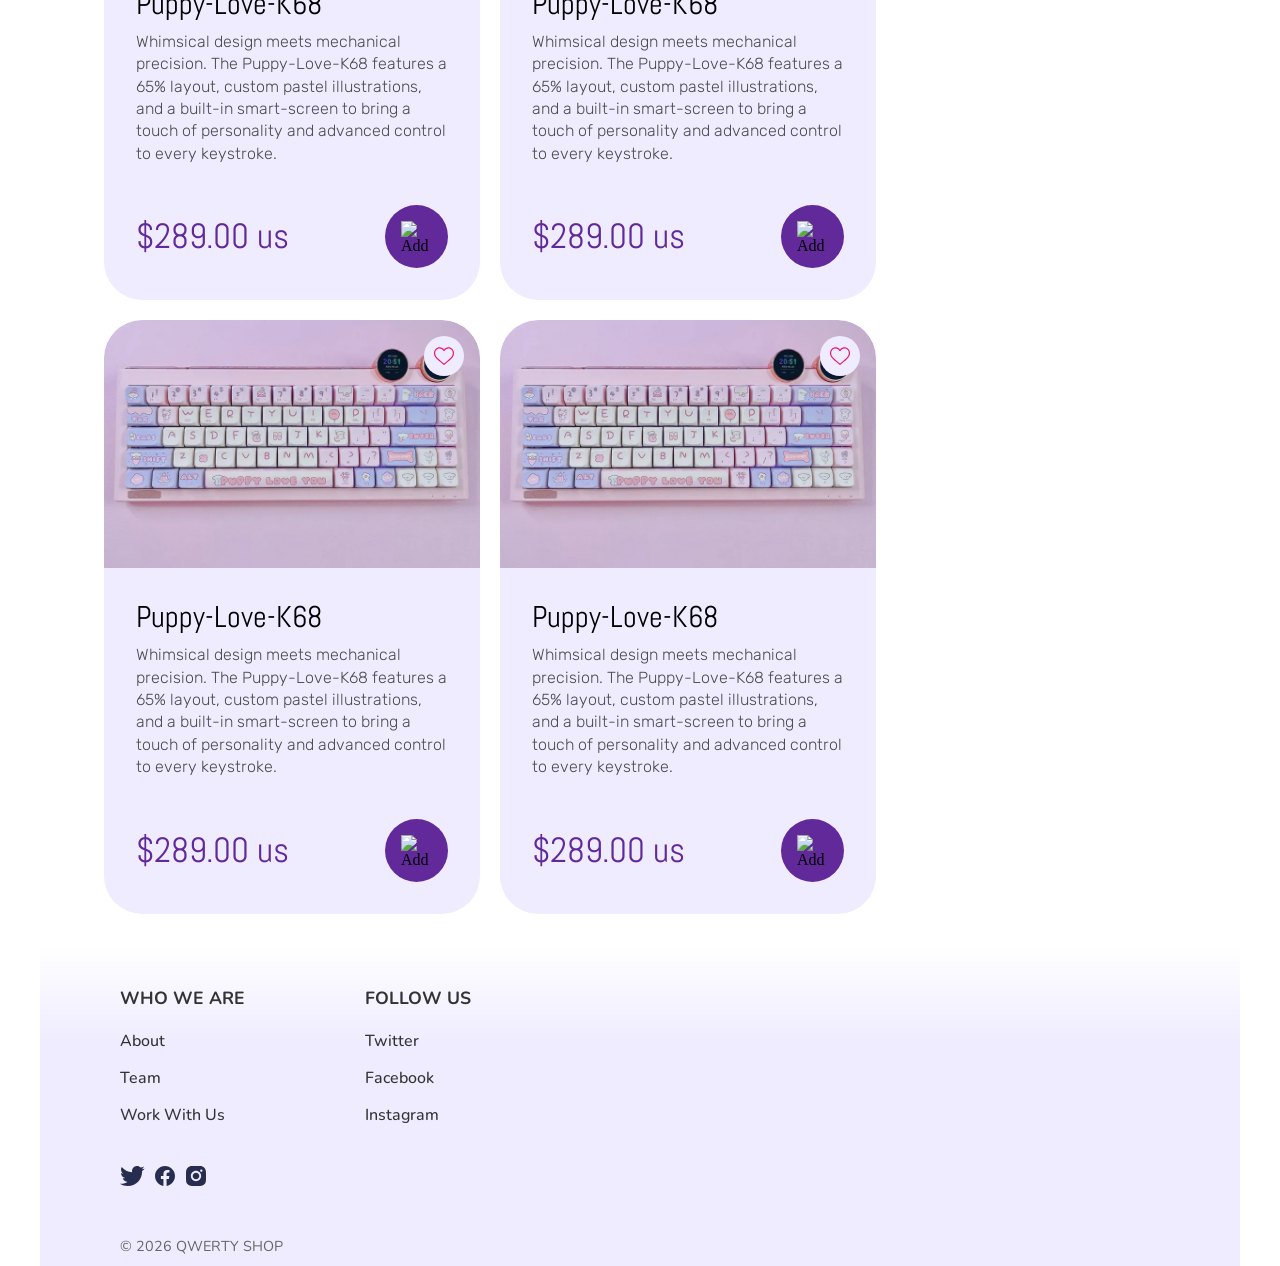
==== commit 20fc1872: "working on -Popular Boards- images to aling and flex - at least someone will align and flex... AHHHH" ====
--- a/index.html
+++ b/index.html
@@ -64,7 +64,7 @@
             </section>
             <section class="catalogue-container">
                 <h2>Popular Boards</h2>
-
+                <!-- Item 1 -->
                 <section class="flex-box">
                     <article class="board-card">
                         <div class="card-img-wrapper">
@@ -91,10 +91,93 @@
                             </div>
                         </div>
                     </article>
+
+                    <!-- Item 2 -->
+                    <article class="board-card">
+                        <div class="card-img-wrapper">
+                            <div class="heart-btn">
+                                <img class="heart" src="Images/heart 1.svg" alt="Add to favorites">
+                            </div>
+                        </div>
+
+                        <div class="card-details">
+                            <h3 class="c1-title">Puppy-Love-K68</h3>
+
+                            <p class="c1-txt">
+                                Whimsical design meets mechanical precision. The Puppy-Love-K68 features a 65% layout,
+                                custom pastel illustrations, and a built-in smart-screen to bring a touch of personality
+                                and advanced control to every keystroke.
+                            </p>
+
+                            <div class="card-bottom-row">
+                                <span class="price">$289.00 us</span>
+
+                                <span class="cart-btn">
+                                    <img src="Images/shopping-basket 1.svg" alt="Add to cart">
+                                </span>
+                            </div>
+                        </div>
+                    </article>
+
+                    <!-- Item 3 -->
+                    <article class="board-card">
+                        <div class="card-img-wrapper">
+                            <div class="heart-btn">
+                                <img class="heart" src="Images/heart 1.svg" alt="Add to favorites">
+                            </div>
+                        </div>
+
+                        <div class="card-details">
+                            <h3 class="c1-title">Puppy-Love-K68</h3>
+
+                            <p class="c1-txt">
+                                Whimsical design meets mechanical precision. The Puppy-Love-K68 features a 65% layout,
+                                custom pastel illustrations, and a built-in smart-screen to bring a touch of personality
+                                and advanced control to every keystroke.
+                            </p>
+
+                            <div class="card-bottom-row">
+                                <span class="price">$289.00 us</span>
+
+                                <span class="cart-btn">
+                                    <img src="Images/shopping-basket 1.svg" alt="Add to cart">
+                                </span>
+                            </div>
+                        </div>
+                    </article>
+
+                    <!-- Item 4 -->
+                    <article class="board-card">
+                        <div class="card-img-wrapper">
+                            <div class="heart-btn">
+                                <img class="heart" src="Images/heart 1.svg" alt="Add to favorites">
+                            </div>
+                        </div>
+
+                        <div class="card-details">
+                            <h3 class="c1-title">Puppy-Love-K68</h3>
+
+                            <p class="c1-txt">
+                                Whimsical design meets mechanical precision. The Puppy-Love-K68 features a 65% layout,
+                                custom pastel illustrations, and a built-in smart-screen to bring a touch of personality
+                                and advanced control to every keystroke.
+                            </p>
+
+                            <div class="card-bottom-row">
+                                <span class="price">$289.00 us</span>
+
+                                <span class="cart-btn">
+                                    <img src="Images/shopping-basket 1.svg" alt="Add to cart">
+                                </span>
+                            </div>
+                        </div>
+                    </article>
+
+
                 </section>
             </section>
         </main>
-
+        
         <footer class="main-footer">
             <div class="footer-content">
                 <div class="footer-column">
--- a/CSS/stylesheet.css
+++ b/CSS/stylesheet.css
@@ -4,7 +4,7 @@
     box-sizing: border-box;
 }
 
-/* make WRAPPER instead of body in css - not reccomended */
+/* wrapper for page */
 #wrapper  header,
 #wrapper footer ,
 #wrapper .image-text-container,
@@ -100,10 +100,8 @@
     background-size: cover;
     background-position: center;
     background-repeat: no-repeat;
-    
-    
-    
-}
+}
+
 .image-text-container {
     font-family: "Nunito", sans-serif;
     width: 448px ;
@@ -180,7 +178,7 @@
     display: flex;
     flex-wrap: wrap;
     gap: 20px;
-    background-color: aquamarine;
+    /*background-color: aquamarine;*/
     margin-bottom: 32px;
 }
 /* --- The Card Container --- */
@@ -195,6 +193,8 @@
     display: flex;
     flex-direction: column;
     flex-shrink: 0;
+    /*flex: 1 1 350px;*/
+    max-width: 376px;
 }
 
 .card-img-wrapper {
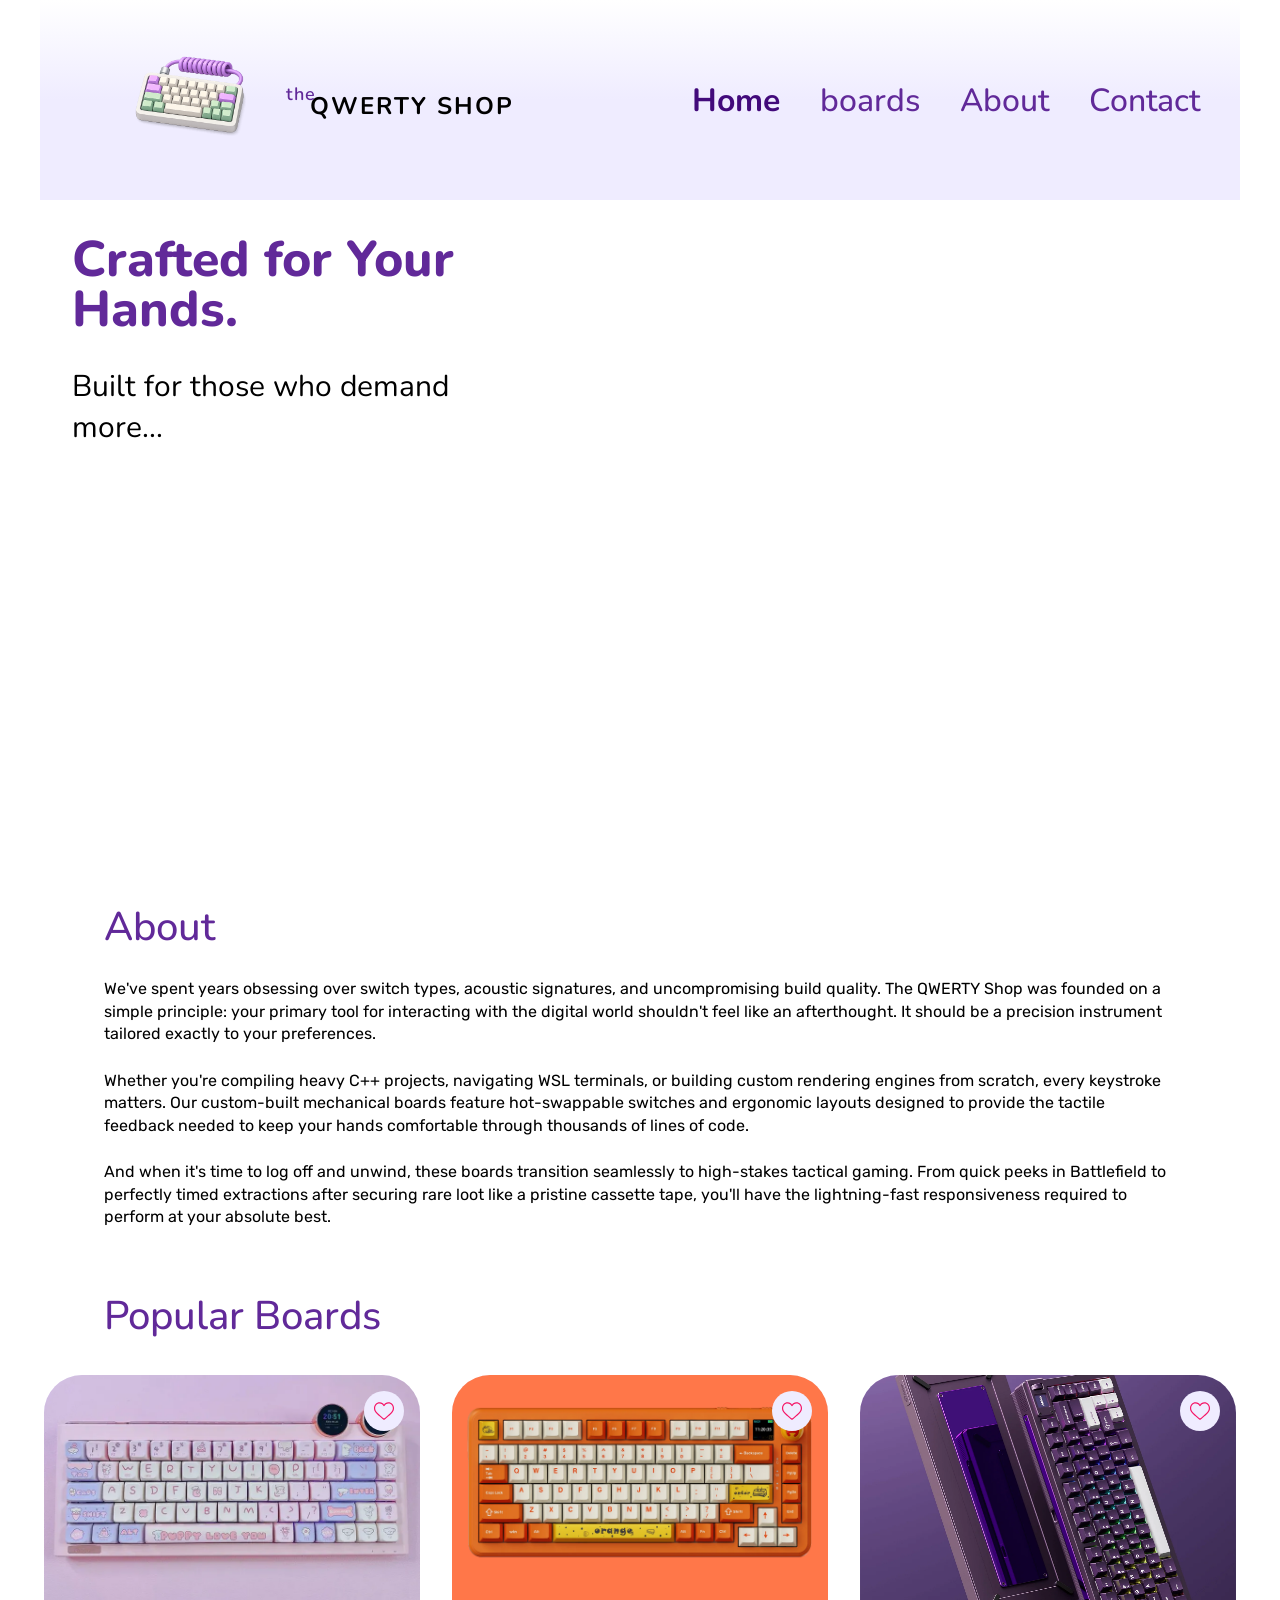
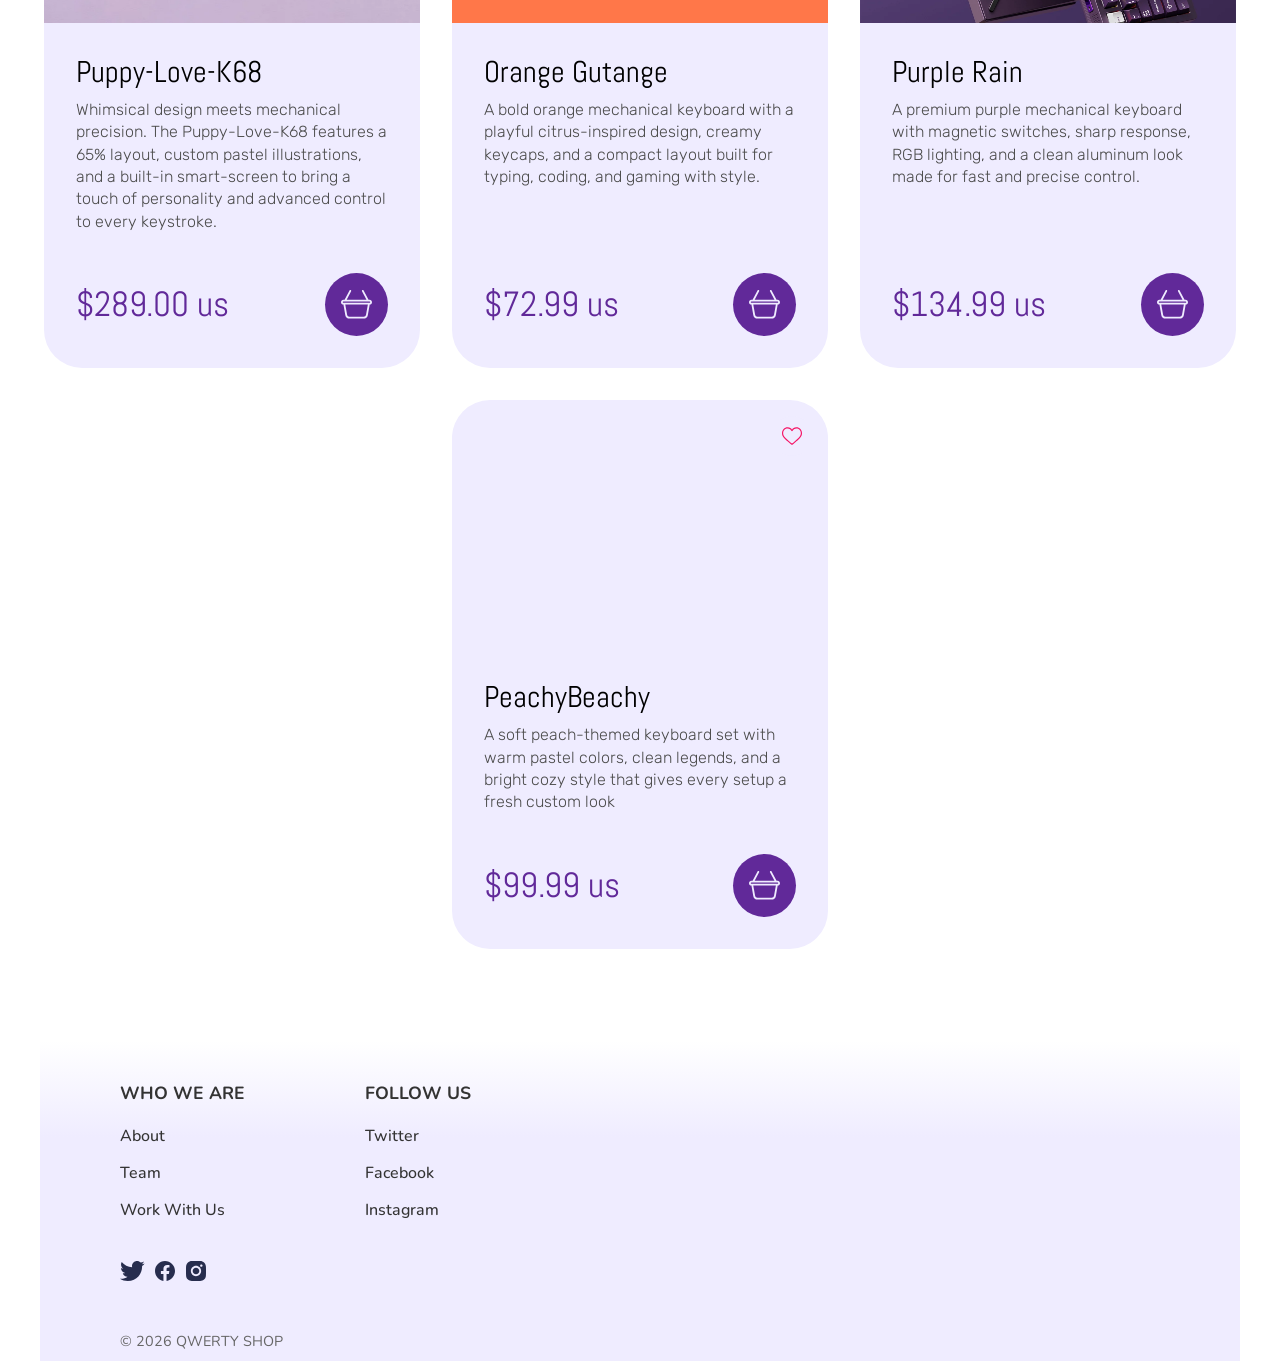
==== commit d0fe8ce3: "added description to items and i want to die less..." ====
--- a/index.html
+++ b/index.html
@@ -85,90 +85,89 @@
                             <div class="card-bottom-row">
                                 <span class="price">$289.00 us</span>
 
-                                <span class="cart-btn">
-                                    <img src="Images/shopping-basket 1.svg" alt="Add to cart">
-                                </span>
+                                <a class="cart-btn" href="https://www.amazon.com/FOPATO-Swappable-Structure-Mechanical-Bluetooth/dp/B0DR7ST4WB?th=1" target="_blank" rel="noopener noreferrer">
+                                    <img src="Images/shopping-basket 1.svg" alt="Add to cart">
+                                </a>
                             </div>
                         </div>
                     </article>
 
                     <!-- Item 2 -->
                     <article class="board-card">
-                        <div class="card-img-wrapper">
-                            <div class="heart-btn">
-                                <img class="heart" src="Images/heart 1.svg" alt="Add to favorites">
-                            </div>
-                        </div>
-
-                        <div class="card-details">
-                            <h3 class="c1-title">Puppy-Love-K68</h3>
-
-                            <p class="c1-txt">
-                                Whimsical design meets mechanical precision. The Puppy-Love-K68 features a 65% layout,
-                                custom pastel illustrations, and a built-in smart-screen to bring a touch of personality
-                                and advanced control to every keystroke.
-                            </p>
-
-                            <div class="card-bottom-row">
-                                <span class="price">$289.00 us</span>
-
-                                <span class="cart-btn">
-                                    <img src="Images/shopping-basket 1.svg" alt="Add to cart">
-                                </span>
+                        <div class="card-img-wrapper1">
+                            <div class="heart-btn">
+                                <img class="heart" src="Images/heart 1.svg" alt="Add to favorites">
+                            </div>
+                        </div>
+
+                        <div class="card-details">
+                            <h3 class="c1-title"> Orange Gutange</h3>
+                            <!-- https://ajazzbrand.com/products/ajazz-ak820-max-keyboard -->
+                            <p class="c1-txt">
+                                A bold orange mechanical keyboard with a playful citrus-inspired design,
+                                creamy keycaps, and a compact layout built for typing, coding, and gaming
+                                with style.
+                            </p>
+
+                            <div class="card-bottom-row">
+                                <span class="price">$72.99 us</span>
+
+                                <a class="cart-btn" href="https://ajazzbrand.com/products/ajazz-ak820-max-keyboard" target="_blank" rel="noopener noreferrer">
+                                    <img src="Images/shopping-basket 1.svg" alt="Add to cart">
+                                </a>
                             </div>
                         </div>
                     </article>
 
                     <!-- Item 3 -->
                     <article class="board-card">
-                        <div class="card-img-wrapper">
-                            <div class="heart-btn">
-                                <img class="heart" src="Images/heart 1.svg" alt="Add to favorites">
-                            </div>
-                        </div>
-
-                        <div class="card-details">
-                            <h3 class="c1-title">Puppy-Love-K68</h3>
-
-                            <p class="c1-txt">
-                                Whimsical design meets mechanical precision. The Puppy-Love-K68 features a 65% layout,
-                                custom pastel illustrations, and a built-in smart-screen to bring a touch of personality
-                                and advanced control to every keystroke.
-                            </p>
-
-                            <div class="card-bottom-row">
-                                <span class="price">$289.00 us</span>
-
-                                <span class="cart-btn">
-                                    <img src="Images/shopping-basket 1.svg" alt="Add to cart">
-                                </span>
+                        <div class="item-3">
+                            <div class="heart-btn">
+                                <img class="heart" src="Images/heart 1.svg" alt="Add to favorites">
+                            </div>
+                        </div>
+
+                        <div class="card-details">
+                            <h3 class="c1-title"> Purple Rain </h3>
+                            <!-- https://en.akkogear.com/product/mod007-v5-he-magnetic-switch-keyboard/ -->
+                            <p class="c1-txt">
+                                A premium purple mechanical keyboard with magnetic switches, sharp response,
+                                RGB lighting, and a clean aluminum look made for fast and precise control.
+                            </p>
+
+                            <div class="card-bottom-row">
+                                <span class="price">$134.99 us</span>
+
+                                <a class="cart-btn" href="https://en.akkogear.com/product/mod007-v5-he-magnetic-switch-keyboard/" target="_blank" rel="noopener noreferrer">
+                                    <img src="Images/shopping-basket 1.svg" alt="Add to cart">
+                                </a>
                             </div>
                         </div>
                     </article>
 
                     <!-- Item 4 -->
-                    <article class="board-card">
-                        <div class="card-img-wrapper">
-                            <div class="heart-btn">
-                                <img class="heart" src="Images/heart 1.svg" alt="Add to favorites">
-                            </div>
-                        </div>
-
-                        <div class="card-details">
-                            <h3 class="c1-title">Puppy-Love-K68</h3>
-
-                            <p class="c1-txt">
-                                Whimsical design meets mechanical precision. The Puppy-Love-K68 features a 65% layout,
-                                custom pastel illustrations, and a built-in smart-screen to bring a touch of personality
-                                and advanced control to every keystroke.
-                            </p>
-
-                            <div class="card-bottom-row">
-                                <span class="price">$289.00 us</span>
-
-                                <span class="cart-btn">
-                                    <img src="Images/shopping-basket 1.svg" alt="Add to cart">
-                                </span>
+                    <!-- https://cannonkeys.com/products/pre-order-gmk-peaches-n-cream-lite -->
+                    <article class="board-card">
+                        <div class="item-4">
+                            <div class="heart-btn">
+                                <img class="heart" src="Images/heart 1.svg" alt="Add to favorites">
+                            </div>
+                        </div>
+
+                        <div class="card-details">
+                            <h3 class="c1-title">PeachyBeachy</h3>
+
+                            <p class="c1-txt">
+                                A soft peach-themed keyboard set with warm pastel colors, clean legends,
+                                and a bright cozy style that gives every setup a fresh custom look
+                            </p>
+
+                            <div class="card-bottom-row">
+                                <span class="price">$99.99 us</span>
+
+                                <a class="cart-btn" href="https://cannonkeys.com/products/pre-order-gmk-peaches-n-cream-lite" target="_blank" rel="noopener noreferrer">
+                                    <img src="Images/shopping-basket 1.svg" alt="Add to cart">
+                                </a>
                             </div>
                         </div>
                     </article>
@@ -177,7 +176,7 @@
                 </section>
             </section>
         </main>
-        
+
         <footer class="main-footer">
             <div class="footer-content">
                 <div class="footer-column">
--- a/CSS/stylesheet.css
+++ b/CSS/stylesheet.css
@@ -8,12 +8,14 @@
 #wrapper  header,
 #wrapper footer ,
 #wrapper .image-text-container,
-#wrapper .catalogue-container,
+#wrapper .catalogue-container > h2,
 #wrapper .about-section
+/* #wrapper .flex-box */
 {
     width: 1200px;
     margin: 0px auto;
 }
+
 
 
 /*
@@ -138,7 +140,8 @@
 .about-section {
     width: 1136px;
     max-width: 1136px;
-    padding: 0 32px;
+    padding: 0px 32px;
+    
 }
 .about-section h2 {
     font-family: "Nunito", sans-serif;
@@ -146,6 +149,7 @@
     font-size: 40px;
     color: #612999;
     margin-bottom: 24px;
+    
 }
 .about-section p {
     font-family: "Rubik", sans-serif;
@@ -161,35 +165,46 @@
 }
 /*                ==========Catalogue-Section========== */
 .catalogue-container {
-    width: 1136px;
-    max-width: 1136px;
+    display: flex;
+    flex-direction: column;
+
     margin: 60px auto;
-    padding: 0 32px;
+    padding: 0px;
+    
 }
 .catalogue-container h2 {
     font-family: "Nunito", sans-serif;
     font-weight: 500;
     font-size: 40px;
     color: #612999;
+    padding: 0px 32px;
+    max-width: 1136px;
+    margin: 0 auto;
     margin-bottom: 24px;
+    
 }
 /* --- The Grid System --- */
 .flex-box {
     display: flex;
+    position: relative;
+    flex-direction: row;
     flex-wrap: wrap;
-    gap: 20px;
+    gap: 32px;
     /*background-color: aquamarine;*/
-    margin-bottom: 32px;
+    justify-content: center;
+    margin: 32px;
+    
 }
 /* --- The Card Container --- */
 .board-card {
+    flex: 0 0 376px;
     width: 376px;
     min-height: 496px; 
     border-radius: 38px;
     /*display: flex inline-block;*/
     background-color: #EFECFF;
     position: relative;
-    overflow: hidden;
+    
     display: flex;
     flex-direction: column;
     flex-shrink: 0;
@@ -199,6 +214,36 @@
 
 .card-img-wrapper {
     background: url(../Images/pinkyyy.png) no-repeat center;
+    background-size: cover;
+    width: 100%;
+    height: 248px;
+    border-radius: 38px 38px 0 0;
+    position: relative;
+    flex-shrink: 0;
+}
+
+.card-img-wrapper1 {
+    background: url(../Images/orange-mkb.png) no-repeat center;
+    background-size: cover;
+    width: 100%;
+    height: 248px;
+    border-radius: 38px 38px 0 0;
+    position: relative;
+    flex-shrink: 0;
+}
+
+.item-3 {
+    background: url(../Images/purple-mkb.png) no-repeat center;
+    background-size: cover;
+    width: 100%;
+    height: 248px;
+    border-radius: 38px 38px 0 0;
+    position: relative;
+    flex-shrink: 0;
+}
+
+.item-4 {
+    background: url(../Images/peach-mkb.png) no-repeat center;
     background-size: cover;
     width: 100%;
     height: 248px;
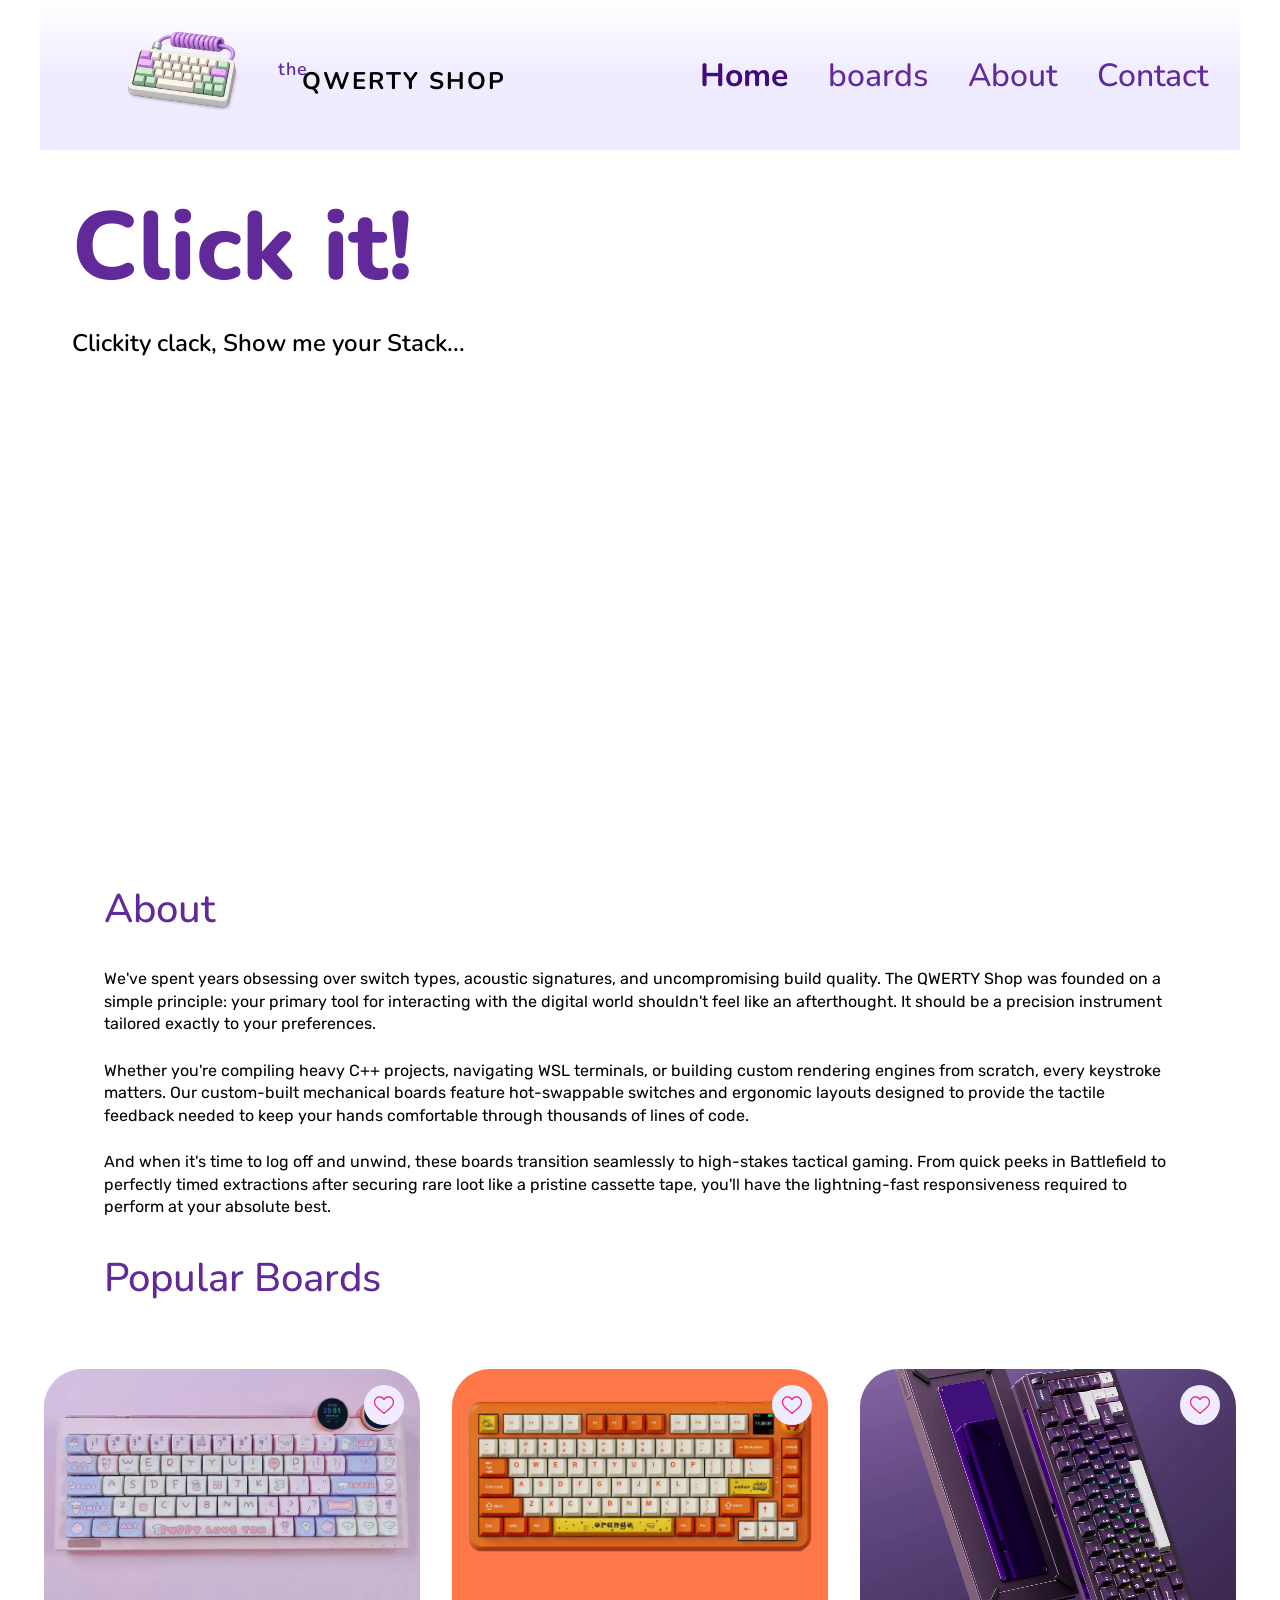
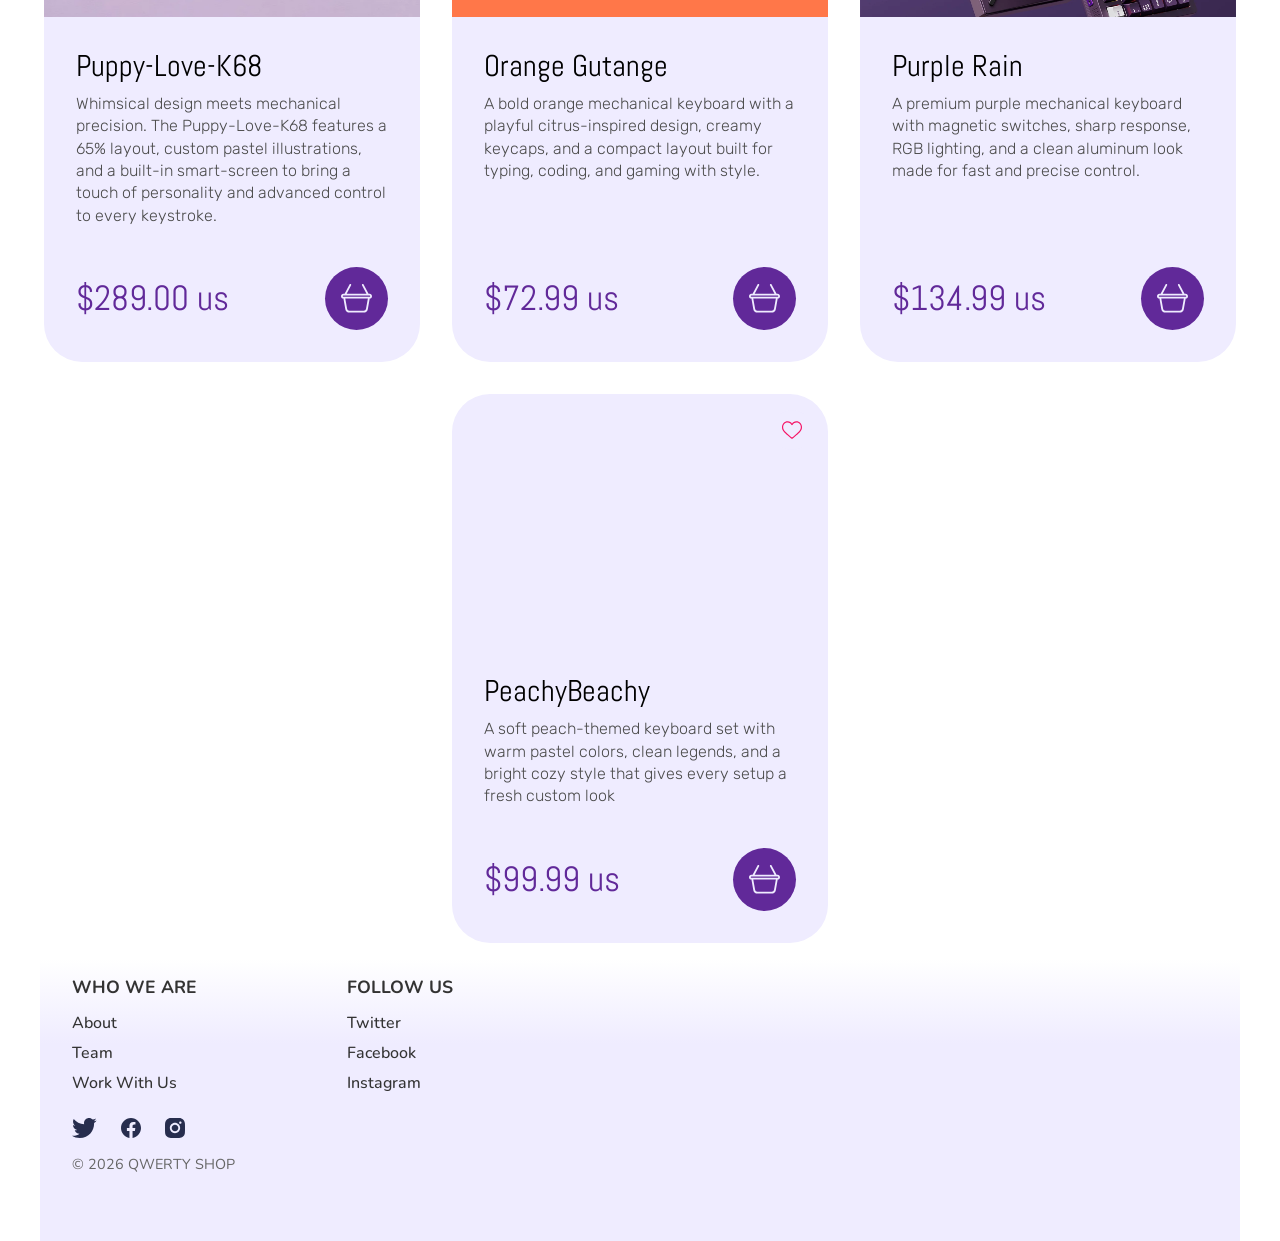
==== commit 82313256: "i Think that this is it boys..." ====
--- a/index.html
+++ b/index.html
@@ -36,8 +36,8 @@
         <main>
             <section class="bg-image">
                 <div class="image-text-container">
-                    <h1 class="image-title">Crafted for Your Hands.</h1>
-                    <p class="image-paragraph">Built for those who demand more...</p>
+                    <h1 class="image-title">Click it!</h1>
+                    <p class="image-paragraph">Clickity clack, Show me your Stack...</p>
                 </div>
             </section>
             <section class="about-section">
--- a/CSS/stylesheet.css
+++ b/CSS/stylesheet.css
@@ -26,9 +26,9 @@
     display: flex;
     justify-content: space-between;
     align-items: center;
-    padding: 40px 40px;
+    padding: 16px 32px;
     background: linear-gradient(to top, #EFECFF 50%, #ffffff 100%);
-    max-height: 200px;
+    max-height: 150px;
 }
 .Logo {
     display: flex;
@@ -95,6 +95,7 @@
 /*====================MAIN_SECTION====================*/
 /*              ==========BG-Image========== */
 .bg-image {
+    padding-top: 16px;
     display: flex;
     flex-wrap: wrap;
     height: 700px;
@@ -120,20 +121,23 @@
 .bg-image h1 {
     width: 448px;
     height: 131px;
-    top: 60px;
+    top: 160px;
     left: 32px;
     color: #612999;
     font-weight: 800;
-    font-size: 50px;
+    font-size: 96px;
     line-height: 100%;
     letter-spacing: 0%;
 }
 .bg-image p {
-    font-size: 30px;
+    font-size: 24px;
+    font-weight: 600;
     max-width: 448px;
     height: 99px;
     top: 291px;
     left: 32px;
+    line-height: 100%;
+    letter-spacing: 0%;
     
 }
 /*               ==========About-Section========== */
@@ -148,7 +152,7 @@
     font-weight: 500;
     font-size: 40px;
     color: #612999;
-    margin-bottom: 24px;
+    padding: 32px 0px;
     
 }
 .about-section p {
@@ -167,9 +171,7 @@
 .catalogue-container {
     display: flex;
     flex-direction: column;
-
-    margin: 60px auto;
-    padding: 0px;
+    
     
 }
 .catalogue-container h2 {
@@ -177,7 +179,7 @@
     font-weight: 500;
     font-size: 40px;
     color: #612999;
-    padding: 0px 32px;
+    padding: 32px 32px;
     max-width: 1136px;
     margin: 0 auto;
     margin-bottom: 24px;
@@ -193,6 +195,7 @@
     /*background-color: aquamarine;*/
     justify-content: center;
     margin: 32px;
+    margin-bottom: 16px;
     
 }
 /* --- The Card Container --- */
@@ -338,23 +341,23 @@
 /*====================FOOTER_STYLES====================*/
 .main-footer {
     font-family: "Nunito", sans-serif;
-    padding: 40px 80px 10px 80px;
+    padding: 16px 32px ;
     background: linear-gradient(to top, #EFECFF 70%, #ffffff 100%);
     display: flex;
     flex-direction: column;
-    gap: 40px;
+    
 }
 
 .footer-content {
     display: flex;
     justify-content: flex-start;
-    gap: 120px;
+    gap: 150px;
 }
 
 .footer-column {
     display: flex;
     flex-direction: column;
-    gap: 15px;
+    gap: 8px;
 }
 
 .footer-heading {
@@ -369,6 +372,7 @@
     color: #333333;
     font-weight: 500;
     transition: color 0.2s ease;
+    
 }
 .footer-link:hover {
     color: #420a7b;
@@ -376,13 +380,14 @@
 .social-logos {
     display: flex;
     flex-direction: row;
-    gap: 1%;
+    gap: 24px;
+    padding: 24px 0px 16px 0px;
     
 }
 .footer-copyright {
     font-size: 0.9rem;
     color: #666666;
-    margin-top: 10px; /* Pushes the copyright down a bit */
-    
-}
-
+    padding-bottom: 51px;
+    
+}
+
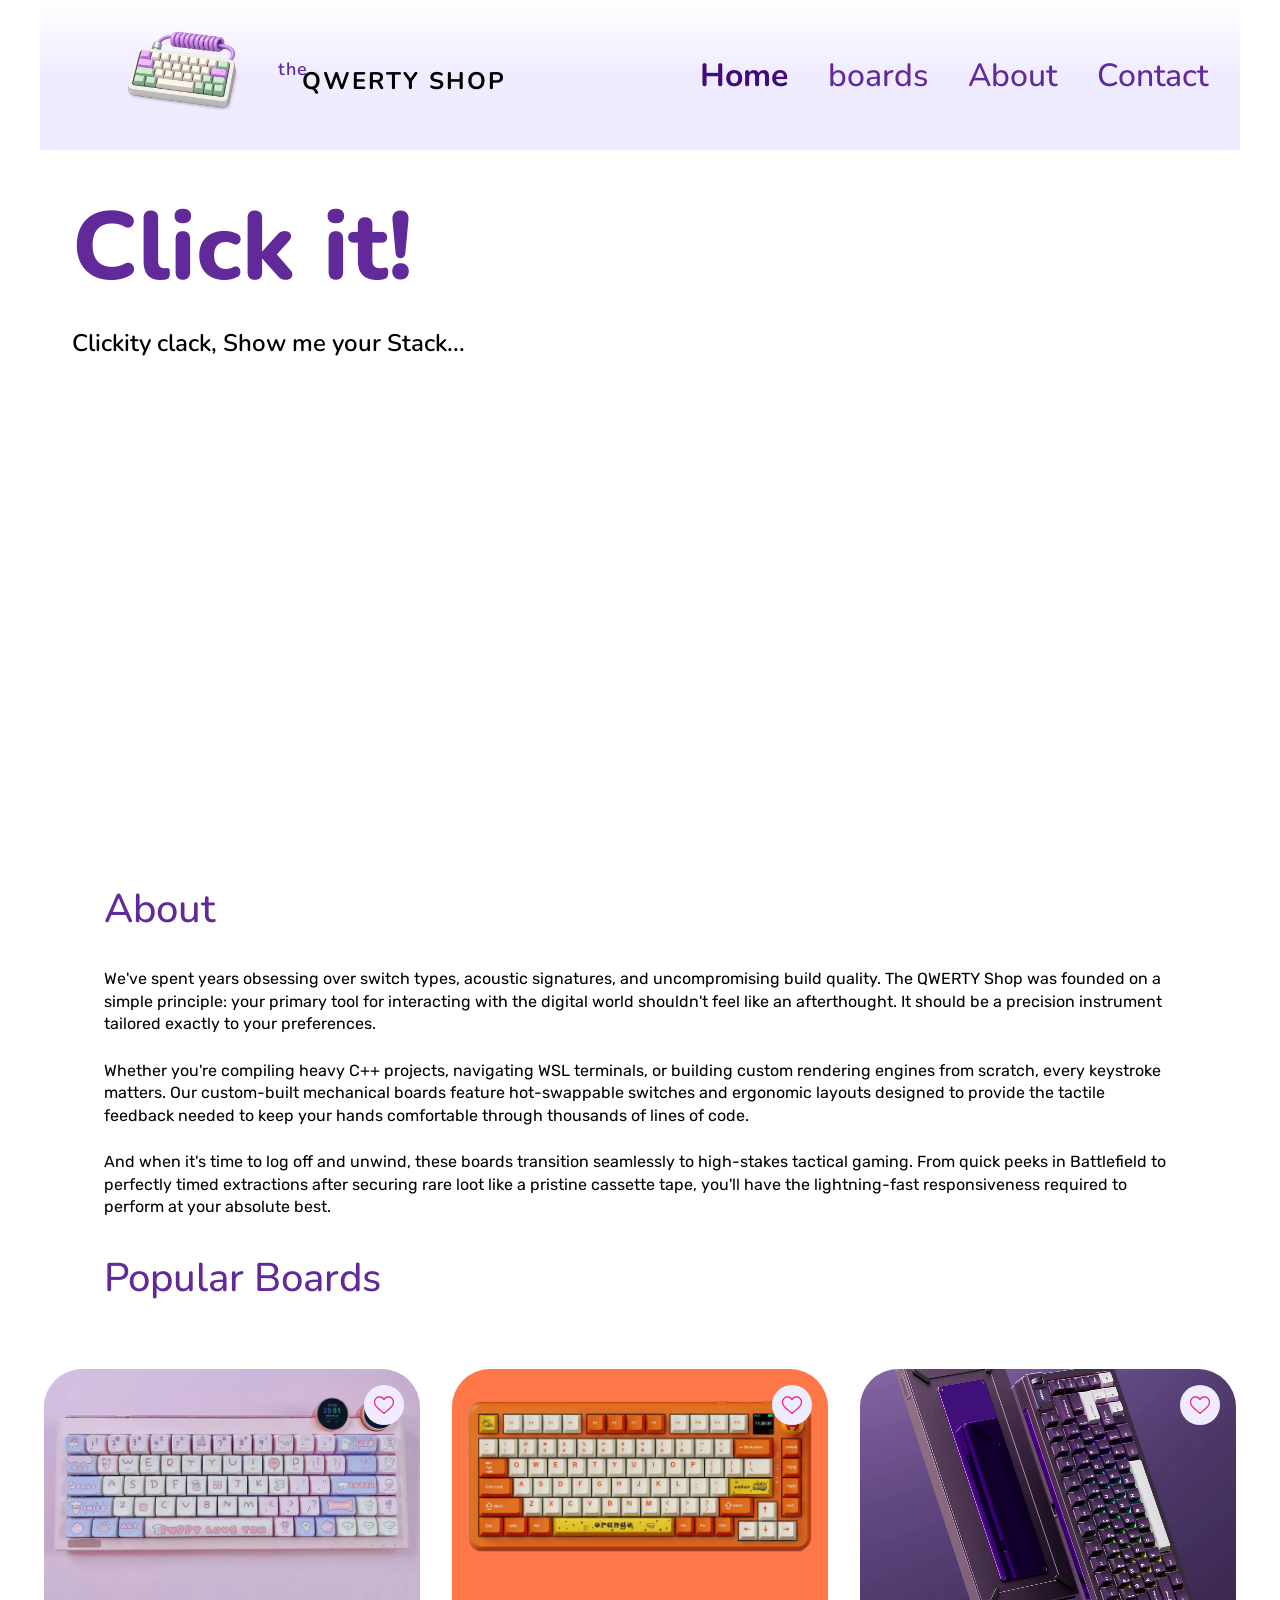
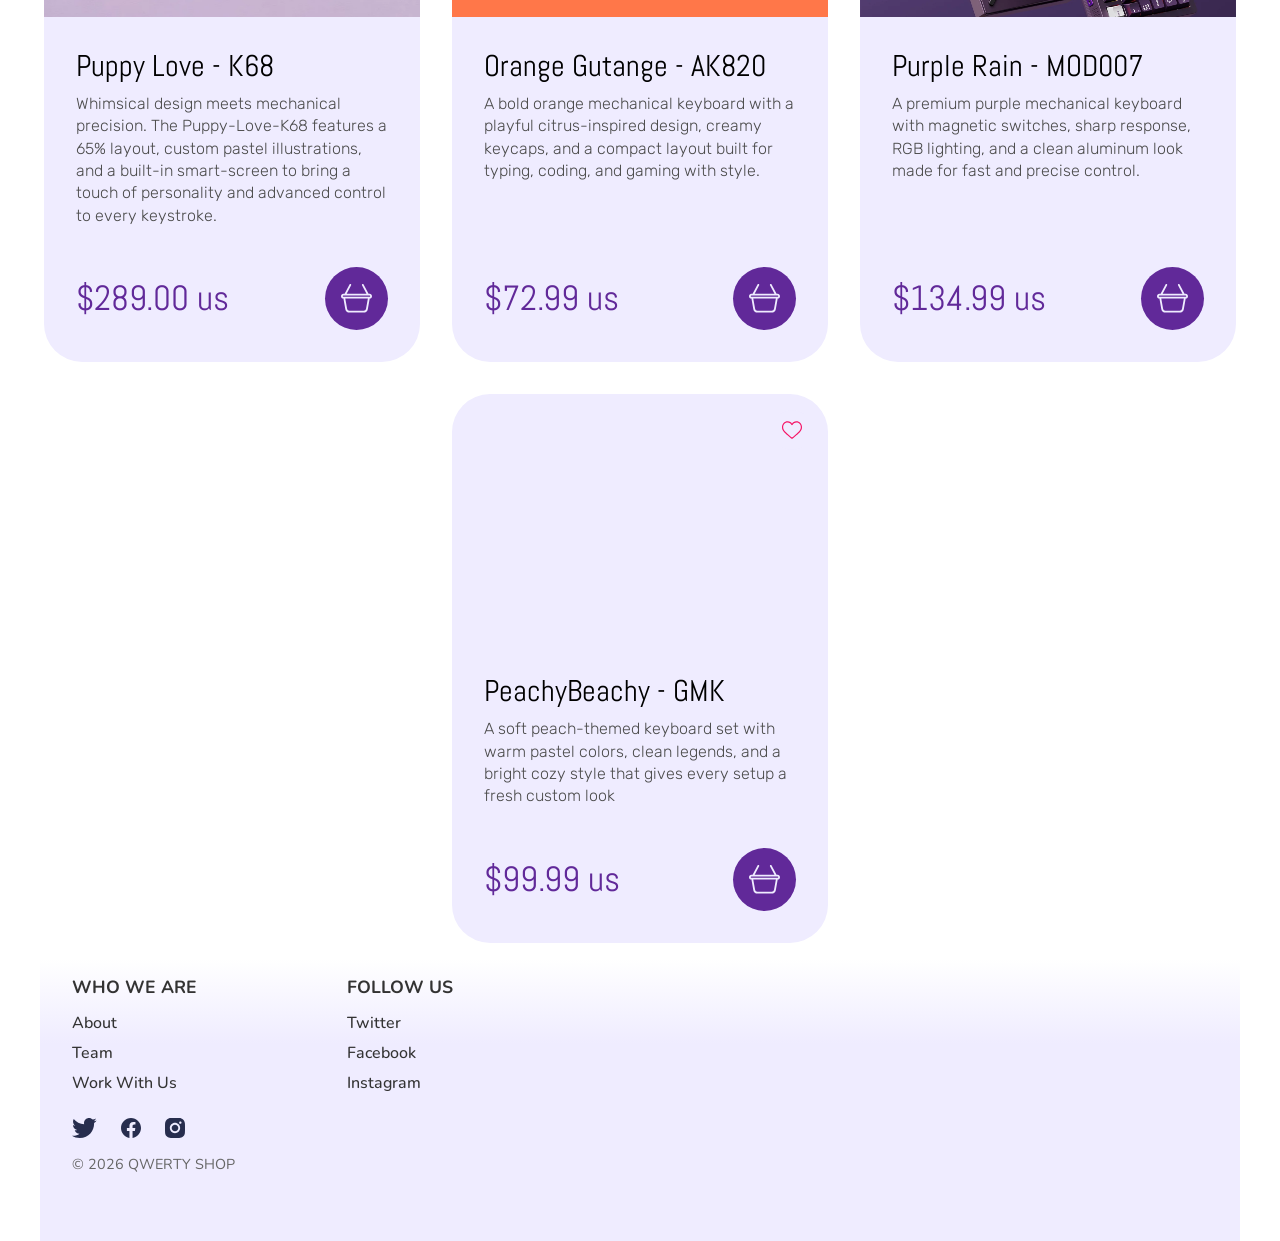
==== commit 4d513036: "now revealed the real KB names and identities...OOOO" ====
--- a/index.html
+++ b/index.html
@@ -74,7 +74,7 @@
                         </div>
 
                         <div class="card-details">
-                            <h3 class="c1-title">Puppy-Love-K68</h3>
+                            <h3 class="c1-title">Puppy Love - K68</h3>
 
                             <p class="c1-txt">
                                 Whimsical design meets mechanical precision. The Puppy-Love-K68 features a 65% layout,
@@ -101,7 +101,7 @@
                         </div>
 
                         <div class="card-details">
-                            <h3 class="c1-title"> Orange Gutange</h3>
+                            <h3 class="c1-title"> Orange Gutange - AK820</h3>
                             <!-- https://ajazzbrand.com/products/ajazz-ak820-max-keyboard -->
                             <p class="c1-txt">
                                 A bold orange mechanical keyboard with a playful citrus-inspired design,
@@ -128,7 +128,7 @@
                         </div>
 
                         <div class="card-details">
-                            <h3 class="c1-title"> Purple Rain </h3>
+                            <h3 class="c1-title"> Purple Rain - MOD007 </h3>
                             <!-- https://en.akkogear.com/product/mod007-v5-he-magnetic-switch-keyboard/ -->
                             <p class="c1-txt">
                                 A premium purple mechanical keyboard with magnetic switches, sharp response,
@@ -155,7 +155,7 @@
                         </div>
 
                         <div class="card-details">
-                            <h3 class="c1-title">PeachyBeachy</h3>
+                            <h3 class="c1-title">PeachyBeachy - GMK</h3>
 
                             <p class="c1-txt">
                                 A soft peach-themed keyboard set with warm pastel colors, clean legends,
